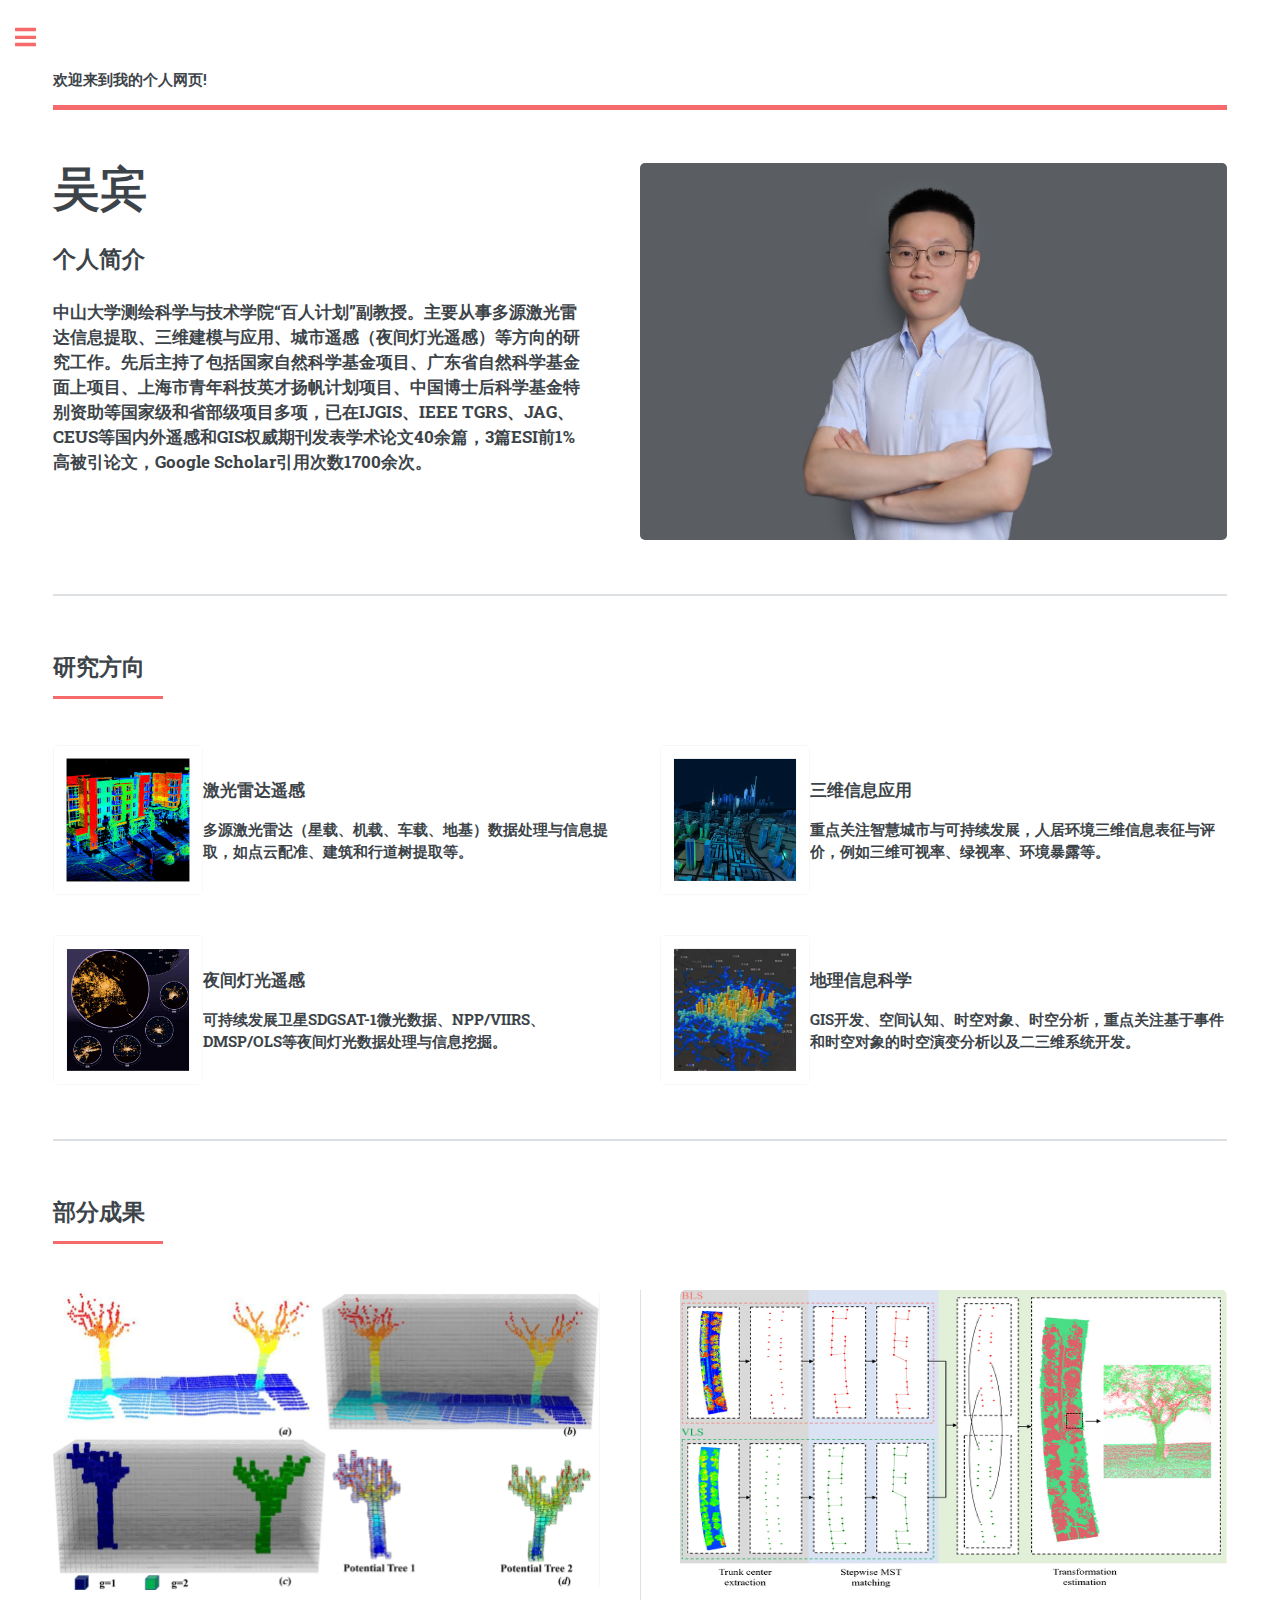
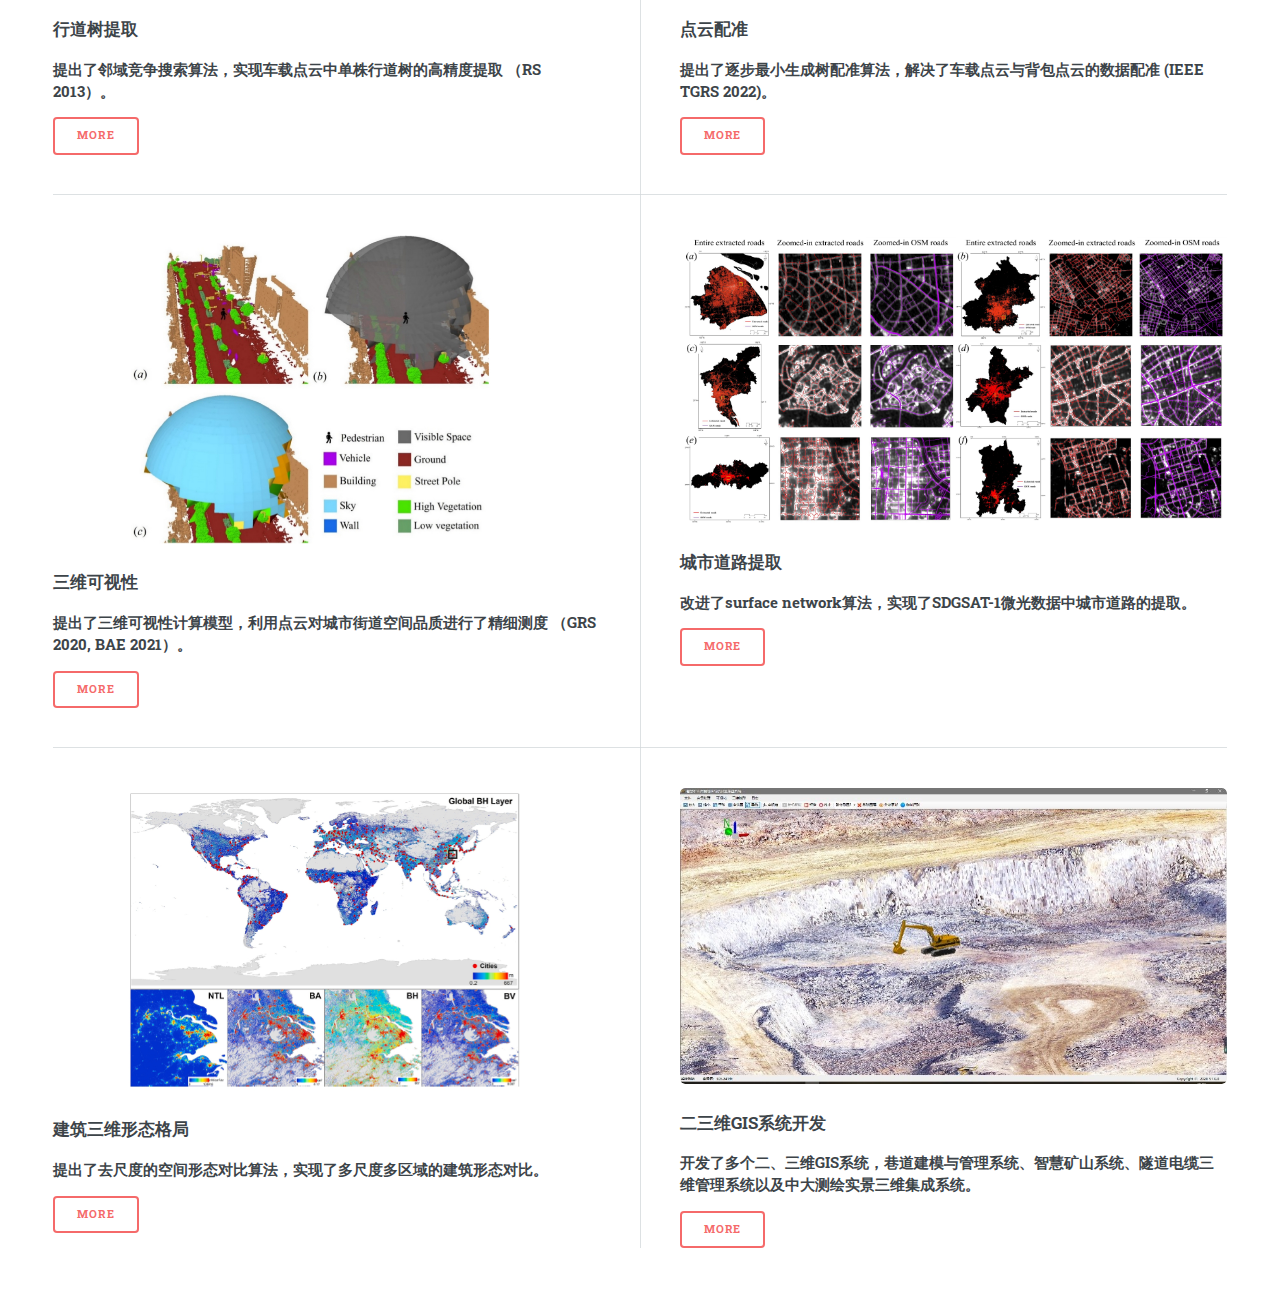
==== index.html @ 18bb431d "v2.1" ====
<!DOCTYPE HTML>
<html>
	<head>
		<title>Dr. Bin Wu @ SYSU</title>
		<meta charset="utf-8" />
		<meta name="viewport" content="width=device-width, initial-scale=1, user-scalable=no" />
		<script defer src="count.js"></script>
		<link rel="stylesheet" href="assets/css/main.css" />
	</head>
	<body class="is-preload">
		<!-- Wrapper -->
			<div id="wrapper">
				<!-- Main -->
					<div id="main">
						<div class="inner">

							<!-- Header -->
								<header id="header">
									<a href="index.html" class="logo"><strong>欢迎来到我的个人网页!</strong></a>
								</header>

							<!-- Banner -->
								<section id="banner">
									<div class="content">
										<header>
											<h1>吴宾<br/></h1>
											<h2>个人简介</h2>
										</header>
										<h3>    中山大学测绘科学与技术学院“百人计划”副教授。主要从事多源激光雷达信息提取、三维建模与应用、城市遥感（夜间灯光遥感）等方向的研究工作。先后主持了包括国家自然科学基金项目、广东省自然科学基金面上项目、上海市青年科技英才扬帆计划项目、中国博士后科学基金特别资助等国家级和省部级项目多项，已在IJGIS、IEEE TGRS、JAG、CEUS等国内外遥感和GIS权威期刊发表学术论文40余篇，3篇ESI前1%高被引论文，Google Scholar引用次数1700余次。</h3>
									</div>
									<span class="image object">
										<img src="images/pic_wubin.jpg" alt="" />
									</span>
								</section>

							<!-- Section -->
								<section>
									<header class="major">
										<h2>研究方向</h2>
									</header>
									<div class="features">
										<article>
											<span  class="image"><img src="images/icon01.jpg" height="150"  width="150" /></span>
											<div class="content">
												<h3>激光雷达遥感</h3>
												<h4>多源激光雷达（星载、机载、车载、地基）数据处理与信息提取，如点云配准、建筑和行道树提取等。</h4>
											</div>
										</article>
										<article>
											<span  class="image"><img src="images/icon02.jpg" height="150"  width="150" /></span>
											<div class="content">
												<h3>三维信息应用</h3>
												<h4>重点关注智慧城市与可持续发展，人居环境三维信息表征与评价，例如三维可视率、绿视率、环境暴露等。</h4>
											</div>
										</article>
										<article>
											<span  class="image"><img src="images/icon03.jpg" height="150"  width="150" /></span>
											<div class="content">
												<h3>夜间灯光遥感</h3>
												<h4>可持续发展卫星SDGSAT-1微光数据、NPP/VIIRS、DMSP/OLS等夜间灯光数据处理与信息挖掘。</h4>
											</div>
										</article>
										<article>
											<span  class="image"><img src="images/icon04.jpg" height="150"  width="150" /></span>
											<div class="content">
												<h3>地理信息科学</h3>
												<h4>GIS开发、空间认知、时空对象、时空分析，重点关注基于事件和时空对象的时空演变分析以及二三维系统开发。</h4>
											</div>
										</article>
									</div>
								</section>

							<!-- Section -->
								<section>
									<header class="major">
										<h2>部分成果</h2>
									</header>
									<div class="posts">
										<article>
											<a href="#" class="image"><img src="images/paper01.jpg" height="300" width="600" /></a>
											<h3>行道树提取</h3>
											<h4>提出了邻域竞争搜索算法，实现车载点云中单株行道树的高精度提取 （RS 2013）。</h4>
											<ul class="actions">
												<li><a href="https://www.mdpi.com/2072-4292/5/2/584" class="button">More</a></li>
											</ul>
										</article>
										<article>
											<a href="#" class="image"><img src="images/paper02.jpg" height="300"  width="600" /></a>
											<h3>点云配准</h3>
											<h4>提出了逐步最小生成树配准算法，解决了车载点云与背包点云的数据配准 (IEEE TGRS 2022)。</h4>
											<ul class="actions">
												<li><a href="https://ieeexplore.ieee.org/document/9970752" class="button">More</a></li>
											</ul>
										</article>
										<article>
											<a href="#" class="image"><img src="images/paper03.jpg" alt="" /></a>
											<h3>三维可视性</h3>
											<h4>提出了三维可视性计算模型，利用点云对城市街道空间品质进行了精细测度 （GRS 2020, BAE 2021）。</h4>
											<ul class="actions">
												<li><a href="https://doi.org/10.1016/j.buildenv.2021.108323" class="button">More</a></li>
											</ul>
										</article>
										<article>
											<a href="#" class="image"><img src="images/paper04.jpg" alt="" /></a>
											<h3>城市道路提取</h3>
											<h4>改进了surface network算法，实现了SDGSAT-1微光数据中城市道路的提取。</h4>
											<ul class="actions">
												<li><a href="#" class="button">More</a></li>
											</ul>
										</article>
										<article>
											<a href="#" class="image"><img src="images/paper05.jpg" alt="" /></a>
											<h3>建筑三维形态格局</h3>
											<h4>提出了去尺度的空间形态对比算法，实现了多尺度多区域的建筑形态对比。</h4>
											<ul class="actions">
												<li><a href="https://doi.org/10.1016/j.jag.2023.103495" class="button">More</a></li>
											</ul>
										</article>
										<article>
											<a href="#" class="image"><img src="images/paper06.jpg" alt="" /></a>
											<h3>二三维GIS系统开发</h3>
											<h4>开发了多个二、三维GIS系统，巷道建模与管理系统、智慧矿山系统、隧道电缆三维管理系统以及中大测绘实景三维集成系统。</h4>
											<ul class="actions">
												<li><a href="#" class="button">More</a></li>
											</ul>
										</article>
									</div>
								</section>

						</div>
					</div>

				<!-- Sidebar -->
					<div id="sidebar">
						<div class="inner">
							<!-- Menu -->
								<nav id="menu">
									<header class="major">
										<h2>网页导览</h2>
									</header>
									<ul>
										<h2><a href="index.html">个人主页</a></h2>
										<h2><a href="generic.html">学术论文</a></h2>
										<h2><a href="elements.html">教学服务</a></h2>
									</ul>
								</nav>

							<!-- Section -->
								<section>
									<header class="major">
										<h2>联系方式</h2>
									</header>
									<h3>欢迎对我研究方向感兴趣的老师与同学们与我取得联系。</h3>
									<ul class="contact">
										<li class="icon solid fa-envelope"><a href="#">wubin65@mail.sysu.edu.cn</a></li>
										<li class="icon solid fa-phone">暂不公布</li>
										<li class="icon solid fa-home">广东省珠海市唐家湾中山大学珠海校区瀚林三号E区测绘科学与技术学院</li>
									</ul>
								</section>

							<!-- Footer -->
								<footer id="footer"  class="major">
									
									<p class="copyright">&copy; 2024 Bin Wu. All rights reserved. 点击: <a href="https://sges.sysu.edu.cn/teacher/1186">我的官网</a>. </p>
								</footer>
						</div>
					</div>

			</div>

		<!-- Scripts -->
			<script src="assets/js/jquery.min.js"></script>
			<script src="assets/js/browser.min.js"></script>
			<script src="assets/js/breakpoints.min.js"></script>
			<script src="assets/js/util.js"></script>
			<script src="assets/js/main.js"></script>

	</body>
</html>
---- assets/css/main.css ----
@import url(fontawesome-all.min.css);
@import url("https://fonts.googleapis.com/css?family=Open+Sans:400,600,400italic,600italic|Roboto+Slab:400,700");
/*
	Editorial by HTML5 UP
	html5up.net | @ajlkn
	Free for personal and commercial use under the CCA 3.0 license (html5up.net/license)
*/
html, body, div, span, applet, object,
iframe, h1, h2, h3, h4, h5, h6, p, blockquote,
pre, a, abbr, acronym, address, big, cite,
code, del, dfn, em, img, ins, kbd, q, s, samp,
small, strike, strong, sub, sup, tt, var, b,
u, i, center, dl, dt, dd, ol, ul, li, fieldset,
form, label, legend, table, caption, tbody,
tfoot, thead, tr, th, td, article, aside,
canvas, details, embed, figure, figcaption,
footer, header, hgroup, menu, nav, output, ruby,
section, summary, time, mark, audio, video {
  margin: 0;
  padding: 0;
  border: 0;
  font-size: 100%;
  font: inherit;
  vertical-align: baseline; }

article, aside, details, figcaption, figure,
footer, header, hgroup, menu, nav, section {
  display: block; }

body {
  line-height: 1; }

ol, ul {
  list-style: none; }

blockquote, q {
  quotes: none; }
  blockquote:before, blockquote:after, q:before, q:after {
    content: '';
    content: none; }

table {
  border-collapse: collapse;
  border-spacing: 0; }

body {
  -webkit-text-size-adjust: none; }

mark {
  background-color: transparent;
  color: inherit; }

input::-moz-focus-inner {
  border: 0;
  padding: 0; }

input, select, textarea {
  -moz-appearance: none;
  -webkit-appearance: none;
  -ms-appearance: none;
  appearance: none; }

/* Basic */
@-ms-viewport {
  width: device-width; }

body {
  -ms-overflow-style: scrollbar; }

@media screen and (max-width: 480px) {
  html, body {
    min-width: 320px; } }

html {
  box-sizing: border-box; }

*, *:before, *:after {
  box-sizing: inherit; }

body {
  background: #ffffff; }
  body.is-preload *, body.is-preload *:before, body.is-preload *:after, body.is-resizing *, body.is-resizing *:before, body.is-resizing *:after {
    -moz-animation: none !important;
    -webkit-animation: none !important;
    -ms-animation: none !important;
    animation: none !important;
    -moz-transition: none !important;
    -webkit-transition: none !important;
    -ms-transition: none !important;
    transition: none !important; }

/* Type */
body, input, select, textarea {
  color: #7f888f;
  font-family: "Open Sans", sans-serif;
  font-size: 13pt;
  font-weight: 400;
  line-height: 1.65; }
  @media screen and (max-width: 1680px) {
    body, input, select, textarea {
      font-size: 11pt; } }
  @media screen and (max-width: 1280px) {
    body, input, select, textarea {
      font-size: 10pt; } }
  @media screen and (max-width: 360px) {
    body, input, select, textarea {
      font-size: 9pt; } }

a {
  -moz-transition: color 0.2s ease-in-out, border-bottom-color 0.2s ease-in-out;
  -webkit-transition: color 0.2s ease-in-out, border-bottom-color 0.2s ease-in-out;
  -ms-transition: color 0.2s ease-in-out, border-bottom-color 0.2s ease-in-out;
  transition: color 0.2s ease-in-out, border-bottom-color 0.2s ease-in-out;
  border-bottom: dotted 1px;
  color: #f56a6a;
  text-decoration: none; }
  a:hover {
    border-bottom-color: #f56a6a;
    color: #f56a6a !important; }
    a:hover strong {
      color: inherit; }

strong, b {
  color: #3d4449;
  font-weight: 600; }

em, i {
  font-style: italic; }

p {
  margin: 0 0 2em 0; }

h1, h2, h3, h4, h5, h6 {
  color: #3d4449;
  font-family: "Roboto Slab", serif;
  font-weight: 700;
  line-height: 1.5;
  margin: 0 0 1em 0; }
  h1 a, h2 a, h3 a, h4 a, h5 a, h6 a {
    color: inherit;
    text-decoration: none;
    border-bottom: 0; }

h1 {
  font-size: 4em;
  margin: 0 0 0.5em 0;
  line-height: 1.3; }

h2 {
  font-size: 1.75em; }

h3 {
  font-size: 1.25em; }

h4 {
  font-size: 1.1em; }

h5 {
  font-size: 0.9em; }

h6 {
  font-size: 0.7em; }

@media screen and (max-width: 1680px) {
  h1 {
    font-size: 3.5em; } }

@media screen and (max-width: 980px) {
  h1 {
    font-size: 3.25em; } }

@media screen and (max-width: 736px) {
  h1 {
    font-size: 2em;
    line-height: 1.4; }
  h2 {
    font-size: 1.5em; } }

sub {
  font-size: 0.8em;
  position: relative;
  top: 0.5em; }

sup {
  font-size: 0.8em;
  position: relative;
  top: -0.5em; }

blockquote {
  border-left: solid 3px rgba(210, 215, 217, 0.75);
  font-style: italic;
  margin: 0 0 2em 0;
  padding: 0.5em 0 0.5em 2em; }

code {
  background: rgba(230, 235, 237, 0.25);
  border-radius: 0.375em;
  border: solid 1px rgba(210, 215, 217, 0.75);
  font-family: "Courier New", monospace;
  font-size: 0.9em;
  margin: 0 0.25em;
  padding: 0.25em 0.65em; }

pre {
  -webkit-overflow-scrolling: touch;
  font-family: "Courier New", monospace;
  font-size: 0.9em;
  margin: 0 0 2em 0; }
  pre code {
    display: block;
    line-height: 1.75;
    padding: 1em 1.5em;
    overflow-x: auto; }

hr {
  border: 0;
  border-bottom: solid 1px rgba(210, 215, 217, 0.75);
  margin: 2em 0; }
  hr.major {
    margin: 3em 0; }

.align-left {
  text-align: left; }

.align-center {
  text-align: center; }

.align-right {
  text-align: right; }

/* Row */
.row {
  display: flex;
  flex-wrap: wrap;
  box-sizing: border-box;
  align-items: stretch; }
  .row > * {
    box-sizing: border-box; }
  .row.gtr-uniform > * > :last-child {
    margin-bottom: 0; }
  .row.aln-left {
    justify-content: flex-start; }
  .row.aln-center {
    justify-content: center; }
  .row.aln-right {
    justify-content: flex-end; }
  .row.aln-top {
    align-items: flex-start; }
  .row.aln-middle {
    align-items: center; }
  .row.aln-bottom {
    align-items: flex-end; }
  .row > .imp {
    order: -1; }
  .row > .col-1 {
    width: 8.33333%; }
  .row > .off-1 {
    margin-left: 8.33333%; }
  .row > .col-2 {
    width: 16.66667%; }
  .row > .off-2 {
    margin-left: 16.66667%; }
  .row > .col-3 {
    width: 25%; }
  .row > .off-3 {
    margin-left: 25%; }
  .row > .col-4 {
    width: 33.33333%; }
  .row > .off-4 {
    margin-left: 33.33333%; }
  .row > .col-5 {
    width: 41.66667%; }
  .row > .off-5 {
    margin-left: 41.66667%; }
  .row > .col-6 {
    width: 50%; }
  .row > .off-6 {
    margin-left: 50%; }
  .row > .col-7 {
    width: 58.33333%; }
  .row > .off-7 {
    margin-left: 58.33333%; }
  .row > .col-8 {
    width: 66.66667%; }
  .row > .off-8 {
    margin-left: 66.66667%; }
  .row > .col-9 {
    width: 75%; }
  .row > .off-9 {
    margin-left: 75%; }
  .row > .col-10 {
    width: 83.33333%; }
  .row > .off-10 {
    margin-left: 83.33333%; }
  .row > .col-11 {
    width: 91.66667%; }
  .row > .off-11 {
    margin-left: 91.66667%; }
  .row > .col-12 {
    width: 100%; }
  .row > .off-12 {
    margin-left: 100%; }
  .row.gtr-0 {
    margin-top: 0;
    margin-left: 0em; }
    .row.gtr-0 > * {
      padding: 0 0 0 0em; }
    .row.gtr-0.gtr-uniform {
      margin-top: 0em; }
      .row.gtr-0.gtr-uniform > * {
        padding-top: 0em; }
  .row.gtr-25 {
    margin-top: 0;
    margin-left: -0.375em; }
    .row.gtr-25 > * {
      padding: 0 0 0 0.375em; }
    .row.gtr-25.gtr-uniform {
      margin-top: -0.375em; }
      .row.gtr-25.gtr-uniform > * {
        padding-top: 0.375em; }
  .row.gtr-50 {
    margin-top: 0;
    margin-left: -0.75em; }
    .row.gtr-50 > * {
      padding: 0 0 0 0.75em; }
    .row.gtr-50.gtr-uniform {
      margin-top: -0.75em; }
      .row.gtr-50.gtr-uniform > * {
        padding-top: 0.75em; }
  .row {
    margin-top: 0;
    margin-left: -1.5em; }
    .row > * {
      padding: 0 0 0 1.5em; }
    .row.gtr-uniform {
      margin-top: -1.5em; }
      .row.gtr-uniform > * {
        padding-top: 1.5em; }
  .row.gtr-150 {
    margin-top: 0;
    margin-left: -2.25em; }
    .row.gtr-150 > * {
      padding: 0 0 0 2.25em; }
    .row.gtr-150.gtr-uniform {
      margin-top: -2.25em; }
      .row.gtr-150.gtr-uniform > * {
        padding-top: 2.25em; }
  .row.gtr-200 {
    margin-top: 0;
    margin-left: -3em; }
    .row.gtr-200 > * {
      padding: 0 0 0 3em; }
    .row.gtr-200.gtr-uniform {
      margin-top: -3em; }
      .row.gtr-200.gtr-uniform > * {
        padding-top: 3em; }
  @media screen and (max-width: 1680px) {
    .row {
      display: flex;
      flex-wrap: wrap;
      box-sizing: border-box;
      align-items: stretch; }
      .row > * {
        box-sizing: border-box; }
      .row.gtr-uniform > * > :last-child {
        margin-bottom: 0; }
      .row.aln-left {
        justify-content: flex-start; }
      .row.aln-center {
        justify-content: center; }
      .row.aln-right {
        justify-content: flex-end; }
      .row.aln-top {
        align-items: flex-start; }
      .row.aln-middle {
        align-items: center; }
      .row.aln-bottom {
        align-items: flex-end; }
      .row > .imp-xlarge {
        order: -1; }
      .row > .col-1-xlarge {
        width: 8.33333%; }
      .row > .off-1-xlarge {
        margin-left: 8.33333%; }
      .row > .col-2-xlarge {
        width: 16.66667%; }
      .row > .off-2-xlarge {
        margin-left: 16.66667%; }
      .row > .col-3-xlarge {
        width: 25%; }
      .row > .off-3-xlarge {
        margin-left: 25%; }
      .row > .col-4-xlarge {
        width: 33.33333%; }
      .row > .off-4-xlarge {
        margin-left: 33.33333%; }
      .row > .col-5-xlarge {
        width: 41.66667%; }
      .row > .off-5-xlarge {
        margin-left: 41.66667%; }
      .row > .col-6-xlarge {
        width: 50%; }
      .row > .off-6-xlarge {
        margin-left: 50%; }
      .row > .col-7-xlarge {
        width: 58.33333%; }
      .row > .off-7-xlarge {
        margin-left: 58.33333%; }
      .row > .col-8-xlarge {
        width: 66.66667%; }
      .row > .off-8-xlarge {
        margin-left: 66.66667%; }
      .row > .col-9-xlarge {
        width: 75%; }
      .row > .off-9-xlarge {
        margin-left: 75%; }
      .row > .col-10-xlarge {
        width: 83.33333%; }
      .row > .off-10-xlarge {
        margin-left: 83.33333%; }
      .row > .col-11-xlarge {
        width: 91.66667%; }
      .row > .off-11-xlarge {
        margin-left: 91.66667%; }
      .row > .col-12-xlarge {
        width: 100%; }
      .row > .off-12-xlarge {
        margin-left: 100%; }
      .row.gtr-0 {
        margin-top: 0;
        margin-left: 0em; }
        .row.gtr-0 > * {
          padding: 0 0 0 0em; }
        .row.gtr-0.gtr-uniform {
          margin-top: 0em; }
          .row.gtr-0.gtr-uniform > * {
            padding-top: 0em; }
      .row.gtr-25 {
        margin-top: 0;
        margin-left: -0.375em; }
        .row.gtr-25 > * {
          padding: 0 0 0 0.375em; }
        .row.gtr-25.gtr-uniform {
          margin-top: -0.375em; }
          .row.gtr-25.gtr-uniform > * {
            padding-top: 0.375em; }
      .row.gtr-50 {
        margin-top: 0;
        margin-left: -0.75em; }
        .row.gtr-50 > * {
          padding: 0 0 0 0.75em; }
        .row.gtr-50.gtr-uniform {
          margin-top: -0.75em; }
          .row.gtr-50.gtr-uniform > * {
            padding-top: 0.75em; }
      .row {
        margin-top: 0;
        margin-left: -1.5em; }
        .row > * {
          padding: 0 0 0 1.5em; }
        .row.gtr-uniform {
          margin-top: -1.5em; }
          .row.gtr-uniform > * {
            padding-top: 1.5em; }
      .row.gtr-150 {
        margin-top: 0;
        margin-left: -2.25em; }
        .row.gtr-150 > * {
          padding: 0 0 0 2.25em; }
        .row.gtr-150.gtr-uniform {
          margin-top: -2.25em; }
          .row.gtr-150.gtr-uniform > * {
            padding-top: 2.25em; }
      .row.gtr-200 {
        margin-top: 0;
        margin-left: -3em; }
        .row.gtr-200 > * {
          padding: 0 0 0 3em; }
        .row.gtr-200.gtr-uniform {
          margin-top: -3em; }
          .row.gtr-200.gtr-uniform > * {
            padding-top: 3em; } }
  @media screen and (max-width: 1280px) {
    .row {
      display: flex;
      flex-wrap: wrap;
      box-sizing: border-box;
      align-items: stretch; }
      .row > * {
        box-sizing: border-box; }
      .row.gtr-uniform > * > :last-child {
        margin-bottom: 0; }
      .row.aln-left {
        justify-content: flex-start; }
      .row.aln-center {
        justify-content: center; }
      .row.aln-right {
        justify-content: flex-end; }
      .row.aln-top {
        align-items: flex-start; }
      .row.aln-middle {
        align-items: center; }
      .row.aln-bottom {
        align-items: flex-end; }
      .row > .imp-large {
        order: -1; }
      .row > .col-1-large {
        width: 8.33333%; }
      .row > .off-1-large {
        margin-left: 8.33333%; }
      .row > .col-2-large {
        width: 16.66667%; }
      .row > .off-2-large {
        margin-left: 16.66667%; }
      .row > .col-3-large {
        width: 25%; }
      .row > .off-3-large {
        margin-left: 25%; }
      .row > .col-4-large {
        width: 33.33333%; }
      .row > .off-4-large {
        margin-left: 33.33333%; }
      .row > .col-5-large {
        width: 41.66667%; }
      .row > .off-5-large {
        margin-left: 41.66667%; }
      .row > .col-6-large {
        width: 50%; }
      .row > .off-6-large {
        margin-left: 50%; }
      .row > .col-7-large {
        width: 58.33333%; }
      .row > .off-7-large {
        margin-left: 58.33333%; }
      .row > .col-8-large {
        width: 66.66667%; }
      .row > .off-8-large {
        margin-left: 66.66667%; }
      .row > .col-9-large {
        width: 75%; }
      .row > .off-9-large {
        margin-left: 75%; }
      .row > .col-10-large {
        width: 83.33333%; }
      .row > .off-10-large {
        margin-left: 83.33333%; }
      .row > .col-11-large {
        width: 91.66667%; }
      .row > .off-11-large {
        margin-left: 91.66667%; }
      .row > .col-12-large {
        width: 100%; }
      .row > .off-12-large {
        margin-left: 100%; }
      .row.gtr-0 {
        margin-top: 0;
        margin-left: 0em; }
        .row.gtr-0 > * {
          padding: 0 0 0 0em; }
        .row.gtr-0.gtr-uniform {
          margin-top: 0em; }
          .row.gtr-0.gtr-uniform > * {
            padding-top: 0em; }
      .row.gtr-25 {
        margin-top: 0;
        margin-left: -0.375em; }
        .row.gtr-25 > * {
          padding: 0 0 0 0.375em; }
        .row.gtr-25.gtr-uniform {
          margin-top: -0.375em; }
          .row.gtr-25.gtr-uniform > * {
            padding-top: 0.375em; }
      .row.gtr-50 {
        margin-top: 0;
        margin-left: -0.75em; }
        .row.gtr-50 > * {
          padding: 0 0 0 0.75em; }
        .row.gtr-50.gtr-uniform {
          margin-top: -0.75em; }
          .row.gtr-50.gtr-uniform > * {
            padding-top: 0.75em; }
      .row {
        margin-top: 0;
        margin-left: -1.5em; }
        .row > * {
          padding: 0 0 0 1.5em; }
        .row.gtr-uniform {
          margin-top: -1.5em; }
          .row.gtr-uniform > * {
            padding-top: 1.5em; }
      .row.gtr-150 {
        margin-top: 0;
        margin-left: -2.25em; }
        .row.gtr-150 > * {
          padding: 0 0 0 2.25em; }
        .row.gtr-150.gtr-uniform {
          margin-top: -2.25em; }
          .row.gtr-150.gtr-uniform > * {
            padding-top: 2.25em; }
      .row.gtr-200 {
        margin-top: 0;
        margin-left: -3em; }
        .row.gtr-200 > * {
          padding: 0 0 0 3em; }
        .row.gtr-200.gtr-uniform {
          margin-top: -3em; }
          .row.gtr-200.gtr-uniform > * {
            padding-top: 3em; } }
  @media screen and (max-width: 980px) {
    .row {
      display: flex;
      flex-wrap: wrap;
      box-sizing: border-box;
      align-items: stretch; }
      .row > * {
        box-sizing: border-box; }
      .row.gtr-uniform > * > :last-child {
        margin-bottom: 0; }
      .row.aln-left {
        justify-content: flex-start; }
      .row.aln-center {
        justify-content: center; }
      .row.aln-right {
        justify-content: flex-end; }
      .row.aln-top {
        align-items: flex-start; }
      .row.aln-middle {
        align-items: center; }
      .row.aln-bottom {
        align-items: flex-end; }
      .row > .imp-medium {
        order: -1; }
      .row > .col-1-medium {
        width: 8.33333%; }
      .row > .off-1-medium {
        margin-left: 8.33333%; }
      .row > .col-2-medium {
        width: 16.66667%; }
      .row > .off-2-medium {
        margin-left: 16.66667%; }
      .row > .col-3-medium {
        width: 25%; }
      .row > .off-3-medium {
        margin-left: 25%; }
      .row > .col-4-medium {
        width: 33.33333%; }
      .row > .off-4-medium {
        margin-left: 33.33333%; }
      .row > .col-5-medium {
        width: 41.66667%; }
      .row > .off-5-medium {
        margin-left: 41.66667%; }
      .row > .col-6-medium {
        width: 50%; }
      .row > .off-6-medium {
        margin-left: 50%; }
      .row > .col-7-medium {
        width: 58.33333%; }
      .row > .off-7-medium {
        margin-left: 58.33333%; }
      .row > .col-8-medium {
        width: 66.66667%; }
      .row > .off-8-medium {
        margin-left: 66.66667%; }
      .row > .col-9-medium {
        width: 75%; }
      .row > .off-9-medium {
        margin-left: 75%; }
      .row > .col-10-medium {
        width: 83.33333%; }
      .row > .off-10-medium {
        margin-left: 83.33333%; }
      .row > .col-11-medium {
        width: 91.66667%; }
      .row > .off-11-medium {
        margin-left: 91.66667%; }
      .row > .col-12-medium {
        width: 100%; }
      .row > .off-12-medium {
        margin-left: 100%; }
      .row.gtr-0 {
        margin-top: 0;
        margin-left: 0em; }
        .row.gtr-0 > * {
          padding: 0 0 0 0em; }
        .row.gtr-0.gtr-uniform {
          margin-top: 0em; }
          .row.gtr-0.gtr-uniform > * {
            padding-top: 0em; }
      .row.gtr-25 {
        margin-top: 0;
        margin-left: -0.375em; }
        .row.gtr-25 > * {
          padding: 0 0 0 0.375em; }
        .row.gtr-25.gtr-uniform {
          margin-top: -0.375em; }
          .row.gtr-25.gtr-uniform > * {
            padding-top: 0.375em; }
      .row.gtr-50 {
        margin-top: 0;
        margin-left: -0.75em; }
        .row.gtr-50 > * {
          padding: 0 0 0 0.75em; }
        .row.gtr-50.gtr-uniform {
          margin-top: -0.75em; }
          .row.gtr-50.gtr-uniform > * {
            padding-top: 0.75em; }
      .row {
        margin-top: 0;
        margin-left: -1.5em; }
        .row > * {
          padding: 0 0 0 1.5em; }
        .row.gtr-uniform {
          margin-top: -1.5em; }
          .row.gtr-uniform > * {
            padding-top: 1.5em; }
      .row.gtr-150 {
        margin-top: 0;
        margin-left: -2.25em; }
        .row.gtr-150 > * {
          padding: 0 0 0 2.25em; }
        .row.gtr-150.gtr-uniform {
          margin-top: -2.25em; }
          .row.gtr-150.gtr-uniform > * {
            padding-top: 2.25em; }
      .row.gtr-200 {
        margin-top: 0;
        margin-left: -3em; }
        .row.gtr-200 > * {
          padding: 0 0 0 3em; }
        .row.gtr-200.gtr-uniform {
          margin-top: -3em; }
          .row.gtr-200.gtr-uniform > * {
            padding-top: 3em; } }
  @media screen and (max-width: 736px) {
    .row {
      display: flex;
      flex-wrap: wrap;
      box-sizing: border-box;
      align-items: stretch; }
      .row > * {
        box-sizing: border-box; }
      .row.gtr-uniform > * > :last-child {
        margin-bottom: 0; }
      .row.aln-left {
        justify-content: flex-start; }
      .row.aln-center {
        justify-content: center; }
      .row.aln-right {
        justify-content: flex-end; }
      .row.aln-top {
        align-items: flex-start; }
      .row.aln-middle {
        align-items: center; }
      .row.aln-bottom {
        align-items: flex-end; }
      .row > .imp-small {
        order: -1; }
      .row > .col-1-small {
        width: 8.33333%; }
      .row > .off-1-small {
        margin-left: 8.33333%; }
      .row > .col-2-small {
        width: 16.66667%; }
      .row > .off-2-small {
        margin-left: 16.66667%; }
      .row > .col-3-small {
        width: 25%; }
      .row > .off-3-small {
        margin-left: 25%; }
      .row > .col-4-small {
        width: 33.33333%; }
      .row > .off-4-small {
        margin-left: 33.33333%; }
      .row > .col-5-small {
        width: 41.66667%; }
      .row > .off-5-small {
        margin-left: 41.66667%; }
      .row > .col-6-small {
        width: 50%; }
      .row > .off-6-small {
        margin-left: 50%; }
      .row > .col-7-small {
        width: 58.33333%; }
      .row > .off-7-small {
        margin-left: 58.33333%; }
      .row > .col-8-small {
        width: 66.66667%; }
      .row > .off-8-small {
        margin-left: 66.66667%; }
      .row > .col-9-small {
        width: 75%; }
      .row > .off-9-small {
        margin-left: 75%; }
      .row > .col-10-small {
        width: 83.33333%; }
      .row > .off-10-small {
        margin-left: 83.33333%; }
      .row > .col-11-small {
        width: 91.66667%; }
      .row > .off-11-small {
        margin-left: 91.66667%; }
      .row > .col-12-small {
        width: 100%; }
      .row > .off-12-small {
        margin-left: 100%; }
      .row.gtr-0 {
        margin-top: 0;
        margin-left: 0em; }
        .row.gtr-0 > * {
          padding: 0 0 0 0em; }
        .row.gtr-0.gtr-uniform {
          margin-top: 0em; }
          .row.gtr-0.gtr-uniform > * {
            padding-top: 0em; }
      .row.gtr-25 {
        margin-top: 0;
        margin-left: -0.375em; }
        .row.gtr-25 > * {
          padding: 0 0 0 0.375em; }
        .row.gtr-25.gtr-uniform {
          margin-top: -0.375em; }
          .row.gtr-25.gtr-uniform > * {
            padding-top: 0.375em; }
      .row.gtr-50 {
        margin-top: 0;
        margin-left: -0.75em; }
        .row.gtr-50 > * {
          padding: 0 0 0 0.75em; }
        .row.gtr-50.gtr-uniform {
          margin-top: -0.75em; }
          .row.gtr-50.gtr-uniform > * {
            padding-top: 0.75em; }
      .row {
        margin-top: 0;
        margin-left: -1.5em; }
        .row > * {
          padding: 0 0 0 1.5em; }
        .row.gtr-uniform {
          margin-top: -1.5em; }
          .row.gtr-uniform > * {
            padding-top: 1.5em; }
      .row.gtr-150 {
        margin-top: 0;
        margin-left: -2.25em; }
        .row.gtr-150 > * {
          padding: 0 0 0 2.25em; }
        .row.gtr-150.gtr-uniform {
          margin-top: -2.25em; }
          .row.gtr-150.gtr-uniform > * {
            padding-top: 2.25em; }
      .row.gtr-200 {
        margin-top: 0;
        margin-left: -3em; }
        .row.gtr-200 > * {
          padding: 0 0 0 3em; }
        .row.gtr-200.gtr-uniform {
          margin-top: -3em; }
          .row.gtr-200.gtr-uniform > * {
            padding-top: 3em; } }
  @media screen and (max-width: 480px) {
    .row {
      display: flex;
      flex-wrap: wrap;
      box-sizing: border-box;
      align-items: stretch; }
      .row > * {
        box-sizing: border-box; }
      .row.gtr-uniform > * > :last-child {
        margin-bottom: 0; }
      .row.aln-left {
        justify-content: flex-start; }
      .row.aln-center {
        justify-content: center; }
      .row.aln-right {
        justify-content: flex-end; }
      .row.aln-top {
        align-items: flex-start; }
      .row.aln-middle {
        align-items: center; }
      .row.aln-bottom {
        align-items: flex-end; }
      .row > .imp-xsmall {
        order: -1; }
      .row > .col-1-xsmall {
        width: 8.33333%; }
      .row > .off-1-xsmall {
        margin-left: 8.33333%; }
      .row > .col-2-xsmall {
        width: 16.66667%; }
      .row > .off-2-xsmall {
        margin-left: 16.66667%; }
      .row > .col-3-xsmall {
        width: 25%; }
      .row > .off-3-xsmall {
        margin-left: 25%; }
      .row > .col-4-xsmall {
        width: 33.33333%; }
      .row > .off-4-xsmall {
        margin-left: 33.33333%; }
      .row > .col-5-xsmall {
        width: 41.66667%; }
      .row > .off-5-xsmall {
        margin-left: 41.66667%; }
      .row > .col-6-xsmall {
        width: 50%; }
      .row > .off-6-xsmall {
        margin-left: 50%; }
      .row > .col-7-xsmall {
        width: 58.33333%; }
      .row > .off-7-xsmall {
        margin-left: 58.33333%; }
      .row > .col-8-xsmall {
        width: 66.66667%; }
      .row > .off-8-xsmall {
        margin-left: 66.66667%; }
      .row > .col-9-xsmall {
        width: 75%; }
      .row > .off-9-xsmall {
        margin-left: 75%; }
      .row > .col-10-xsmall {
        width: 83.33333%; }
      .row > .off-10-xsmall {
        margin-left: 83.33333%; }
      .row > .col-11-xsmall {
        width: 91.66667%; }
      .row > .off-11-xsmall {
        margin-left: 91.66667%; }
      .row > .col-12-xsmall {
        width: 100%; }
      .row > .off-12-xsmall {
        margin-left: 100%; }
      .row.gtr-0 {
        margin-top: 0;
        margin-left: 0em; }
        .row.gtr-0 > * {
          padding: 0 0 0 0em; }
        .row.gtr-0.gtr-uniform {
          margin-top: 0em; }
          .row.gtr-0.gtr-uniform > * {
            padding-top: 0em; }
      .row.gtr-25 {
        margin-top: 0;
        margin-left: -0.375em; }
        .row.gtr-25 > * {
          padding: 0 0 0 0.375em; }
        .row.gtr-25.gtr-uniform {
          margin-top: -0.375em; }
          .row.gtr-25.gtr-uniform > * {
            padding-top: 0.375em; }
      .row.gtr-50 {
        margin-top: 0;
        margin-left: -0.75em; }
        .row.gtr-50 > * {
          padding: 0 0 0 0.75em; }
        .row.gtr-50.gtr-uniform {
          margin-top: -0.75em; }
          .row.gtr-50.gtr-uniform > * {
            padding-top: 0.75em; }
      .row {
        margin-top: 0;
        margin-left: -1.5em; }
        .row > * {
          padding: 0 0 0 1.5em; }
        .row.gtr-uniform {
          margin-top: -1.5em; }
          .row.gtr-uniform > * {
            padding-top: 1.5em; }
      .row.gtr-150 {
        margin-top: 0;
        margin-left: -2.25em; }
        .row.gtr-150 > * {
          padding: 0 0 0 2.25em; }
        .row.gtr-150.gtr-uniform {
          margin-top: -2.25em; }
          .row.gtr-150.gtr-uniform > * {
            padding-top: 2.25em; }
      .row.gtr-200 {
        margin-top: 0;
        margin-left: -3em; }
        .row.gtr-200 > * {
          padding: 0 0 0 3em; }
        .row.gtr-200.gtr-uniform {
          margin-top: -3em; }
          .row.gtr-200.gtr-uniform > * {
            padding-top: 3em; } }

/* Section/Article */
section.special, article.special {
  text-align: center; }

header p {
  font-family: "Roboto Slab", serif;
  font-size: 1em;
  font-weight: 400;
  letter-spacing: 0.075em;
  margin-top: -0.5em;
  text-transform: uppercase; }

header.major > :last-child {
  border-bottom: solid 3px #f56a6a;
  display: inline-block;
  margin: 0 0 2em 0;
  padding: 0 0.75em 0.5em 0; }

header.main > :last-child {
  margin: 0 0 1em 0; }

/* Form */
form {
  margin: 0 0 2em 0; }

label {
  color: #3d4449;
  display: block;
  font-size: 0.9em;
  font-weight: 600;
  margin: 0 0 1em 0; }

input[type="text"],
input[type="password"],
input[type="email"],
input[type="tel"],
input[type="search"],
input[type="url"],
select,
textarea {
  -moz-appearance: none;
  -webkit-appearance: none;
  -ms-appearance: none;
  appearance: none;
  background: #ffffff;
  border-radius: 0.375em;
  border: none;
  border: solid 1px rgba(210, 215, 217, 0.75);
  color: inherit;
  display: block;
  outline: 0;
  padding: 0 1em;
  text-decoration: none;
  width: 100%; }
  input[type="text"]:invalid,
  input[type="password"]:invalid,
  input[type="email"]:invalid,
  input[type="tel"]:invalid,
  input[type="search"]:invalid,
  input[type="url"]:invalid,
  select:invalid,
  textarea:invalid {
    box-shadow: none; }
  input[type="text"]:focus,
  input[type="password"]:focus,
  input[type="email"]:focus,
  input[type="tel"]:focus,
  input[type="search"]:focus,
  input[type="url"]:focus,
  select:focus,
  textarea:focus {
    border-color: #f56a6a;
    box-shadow: 0 0 0 1px #f56a6a; }

select {
  background-image: url("data:image/svg+xml;charset=utf8,%3Csvg xmlns='http://www.w3.org/2000/svg' width='40' height='40' preserveAspectRatio='none' viewBox='0 0 40 40'%3E%3Cpath d='M9.4,12.3l10.4,10.4l10.4-10.4c0.2-0.2,0.5-0.4,0.9-0.4c0.3,0,0.6,0.1,0.9,0.4l3.3,3.3c0.2,0.2,0.4,0.5,0.4,0.9 c0,0.4-0.1,0.6-0.4,0.9L20.7,31.9c-0.2,0.2-0.5,0.4-0.9,0.4c-0.3,0-0.6-0.1-0.9-0.4L4.3,17.3c-0.2-0.2-0.4-0.5-0.4-0.9 c0-0.4,0.1-0.6,0.4-0.9l3.3-3.3c0.2-0.2,0.5-0.4,0.9-0.4S9.1,12.1,9.4,12.3z' fill='rgba(210, 215, 217, 0.75)' /%3E%3C/svg%3E");
  background-size: 1.25em;
  background-repeat: no-repeat;
  background-position: calc(100% - 1em) center;
  height: 2.75em;
  padding-right: 2.75em;
  text-overflow: ellipsis; }
  select option {
    color: #3d4449;
    background: #ffffff; }
  select:focus::-ms-value {
    background-color: transparent; }
  select::-ms-expand {
    display: none; }

input[type="text"],
input[type="password"],
input[type="email"],
input[type="tel"],
input[type="search"],
input[type="url"],
select {
  height: 2.75em; }

textarea {
  padding: 0.75em 1em; }

input[type="checkbox"],
input[type="radio"] {
  -moz-appearance: none;
  -webkit-appearance: none;
  -ms-appearance: none;
  appearance: none;
  display: block;
  float: left;
  margin-right: -2em;
  opacity: 0;
  width: 1em;
  z-index: -1; }
  input[type="checkbox"] + label,
  input[type="radio"] + label {
    text-decoration: none;
    color: #7f888f;
    cursor: pointer;
    display: inline-block;
    font-size: 1em;
    font-weight: 400;
    padding-left: 2.4em;
    padding-right: 0.75em;
    position: relative; }
    input[type="checkbox"] + label:before,
    input[type="radio"] + label:before {
      -moz-osx-font-smoothing: grayscale;
      -webkit-font-smoothing: antialiased;
      display: inline-block;
      font-style: normal;
      font-variant: normal;
      text-rendering: auto;
      line-height: 1;
      text-transform: none !important;
      font-family: 'Font Awesome 5 Free';
      font-weight: 900; }
    input[type="checkbox"] + label:before,
    input[type="radio"] + label:before {
      background: #ffffff;
      border-radius: 0.375em;
      border: solid 1px rgba(210, 215, 217, 0.75);
      content: '';
      display: inline-block;
      font-size: 0.8em;
      height: 2.0625em;
      left: 0;
      line-height: 2.0625em;
      position: absolute;
      text-align: center;
      top: 0;
      width: 2.0625em; }
  input[type="checkbox"]:checked + label:before,
  input[type="radio"]:checked + label:before {
    background: #3d4449;
    border-color: #3d4449;
    color: #ffffff;
    content: '\f00c'; }
  input[type="checkbox"]:focus + label:before,
  input[type="radio"]:focus + label:before {
    border-color: #f56a6a;
    box-shadow: 0 0 0 1px #f56a6a; }

input[type="checkbox"] + label:before {
  border-radius: 0.375em; }

input[type="radio"] + label:before {
  border-radius: 100%; }

::-webkit-input-placeholder {
  color: #9fa3a6 !important;
  opacity: 1.0; }

:-moz-placeholder {
  color: #9fa3a6 !important;
  opacity: 1.0; }

::-moz-placeholder {
  color: #9fa3a6 !important;
  opacity: 1.0; }

:-ms-input-placeholder {
  color: #9fa3a6 !important;
  opacity: 1.0; }

/* Box */
.box {
  border-radius: 0.375em;
  border: solid 1px rgba(210, 215, 217, 0.75);
  margin-bottom: 2em;
  padding: 1.5em; }
  .box > :last-child,
  .box > :last-child > :last-child,
  .box > :last-child > :last-child > :last-child {
    margin-bottom: 0; }
  .box.alt {
    border: 0;
    border-radius: 0;
    padding: 0; }

/* Icon */
.icon {
  text-decoration: none;
  border-bottom: none;
  position: relative; }
  .icon:before {
    -moz-osx-font-smoothing: grayscale;
    -webkit-font-smoothing: antialiased;
    display: inline-block;
    font-style: normal;
    font-variant: normal;
    text-rendering: auto;
    line-height: 1;
    text-transform: none !important;
    font-family: 'Font Awesome 5 Free';
    font-weight: 400; }
  .icon > .label {
    display: none; }
  .icon:before {
    line-height: inherit; }
  .icon.solid:before {
    font-weight: 900; }
  .icon.brands:before {
    font-family: 'Font Awesome 5 Brands'; }

/* Image */
.image {
  border-radius: 0.375em;
  border: 0;
  display: inline-block;
  position: relative; }
  .image img {
    border-radius: 0.375em;
    display: block; }
  .image.left, .image.right {
    max-width: 40%; }
    .image.left img, .image.right img {
      width: 100%; }
  .image.left {
    float: left;
    padding: 0 1.5em 1em 0;
    top: 0.25em; }
  .image.right {
    float: right;
    padding: 0 0 1em 1.5em;
    top: 0.25em; }
  .image.fit {
    display: block;
    margin: 0 0 2em 0;
    width: 100%; }
    .image.fit img {
      width: 100%; }
  .image.main {
    display: block;
    margin: 0 0 3em 0;
    width: 100%; }
    .image.main img {
      width: 100%; }

a.image {
  overflow: hidden; }
  a.image img {
    -moz-transition: -moz-transform 0.2s ease;
    -webkit-transition: -webkit-transform 0.2s ease;
    -ms-transition: -ms-transform 0.2s ease;
    transition: transform 0.2s ease; }
  a.image:hover img {
    -moz-transform: scale(1.075);
    -webkit-transform: scale(1.075);
    -ms-transform: scale(1.075);
    transform: scale(1.075); }

/* List */
ol {
  list-style: decimal;
  margin: 0 0 2em 0;
  padding-left: 1.25em; }
  ol li {
    padding-left: 0.25em; }

ul {
  list-style: disc;
  margin: 0 0 2em 0;
  padding-left: 1em; }
  ul li {
    padding-left: 0.5em; }
  ul.alt {
    list-style: none;
    padding-left: 0; }
    ul.alt li {
      border-top: solid 1px rgba(210, 215, 217, 0.75);
      padding: 0.5em 0; }
      ul.alt li:first-child {
        border-top: 0;
        padding-top: 0; }

dl {
  margin: 0 0 2em 0; }
  dl dt {
    display: block;
    font-weight: 600;
    margin: 0 0 1em 0; }
  dl dd {
    margin-left: 2em; }

/* Actions */
ul.actions {
  display: -moz-flex;
  display: -webkit-flex;
  display: -ms-flex;
  display: flex;
  cursor: default;
  list-style: none;
  margin-left: -1em;
  padding-left: 0; }
  ul.actions li {
    padding: 0 0 0 1em;
    vertical-align: middle; }
  ul.actions.special {
    -moz-justify-content: center;
    -webkit-justify-content: center;
    -ms-justify-content: center;
    justify-content: center;
    width: 100%;
    margin-left: 0; }
    ul.actions.special li:first-child {
      padding-left: 0; }
  ul.actions.stacked {
    -moz-flex-direction: column;
    -webkit-flex-direction: column;
    -ms-flex-direction: column;
    flex-direction: column;
    margin-left: 0; }
    ul.actions.stacked li {
      padding: 1.3em 0 0 0; }
      ul.actions.stacked li:first-child {
        padding-top: 0; }
  ul.actions.fit {
    width: calc(100% + 1em); }
    ul.actions.fit li {
      -moz-flex-grow: 1;
      -webkit-flex-grow: 1;
      -ms-flex-grow: 1;
      flex-grow: 1;
      -moz-flex-shrink: 1;
      -webkit-flex-shrink: 1;
      -ms-flex-shrink: 1;
      flex-shrink: 1;
      width: 100%; }
      ul.actions.fit li > * {
        width: 100%; }
    ul.actions.fit.stacked {
      width: 100%; }

/* Icons */
ul.icons {
  cursor: default;
  list-style: none;
  padding-left: 0; }
  ul.icons li {
    display: inline-block;
    padding: 0 1em 0 0; }
    ul.icons li:last-child {
      padding-right: 0; }
    ul.icons li .icon {
      color: inherit; }
      ul.icons li .icon:before {
        font-size: 1.25em; }

/* Contact */
ul.contact {
  list-style: none;
  padding: 0; }
  ul.contact li {
    text-decoration: none;
    border-top: solid 1px rgba(210, 215, 217, 0.75);
    margin: 1.5em 0 0 0;
    padding: 1.5em 0 0 3em;
    position: relative; }
    ul.contact li:before {
      -moz-osx-font-smoothing: grayscale;
      -webkit-font-smoothing: antialiased;
      display: inline-block;
      font-style: normal;
      font-variant: normal;
      text-rendering: auto;
      line-height: 1;
      text-transform: none !important;
      font-family: 'Font Awesome 5 Free';
      font-weight: 400; }
    ul.contact li:before {
      color: #f56a6a;
      display: inline-block;
      font-size: 1.5em;
      height: 1.125em;
      left: 0;
      line-height: 1.125em;
      position: absolute;
      text-align: center;
      top: 1em;
      width: 1.5em; }
    ul.contact li:first-child {
      border-top: 0;
      margin-top: 0;
      padding-top: 0; }
      ul.contact li:first-child:before {
        top: 0; }
    ul.contact li a {
      color: inherit; }

/* Pagination */
ul.pagination {
  cursor: default;
  list-style: none;
  padding-left: 0; }
  ul.pagination li {
    display: inline-block;
    padding-left: 0;
    vertical-align: middle; }
    ul.pagination li > .page {
      -moz-transition: background-color 0.2s ease-in-out, color 0.2s ease-in-out;
      -webkit-transition: background-color 0.2s ease-in-out, color 0.2s ease-in-out;
      -ms-transition: background-color 0.2s ease-in-out, color 0.2s ease-in-out;
      transition: background-color 0.2s ease-in-out, color 0.2s ease-in-out;
      border-bottom: 0;
      border-radius: 0.375em;
      display: inline-block;
      font-size: 0.8em;
      font-weight: 600;
      height: 2em;
      line-height: 2em;
      margin: 0 0.125em;
      min-width: 2em;
      padding: 0 0.5em;
      text-align: center; }
      ul.pagination li > .page.active {
        background-color: #f56a6a;
        color: #ffffff !important; }
        ul.pagination li > .page.active:hover {
          background-color: #f67878; }
        ul.pagination li > .page.active:active {
          background-color: #f45c5c; }
    ul.pagination li:first-child {
      padding-right: 0.75em; }
    ul.pagination li:last-child {
      padding-left: 0.75em; }
  @media screen and (max-width: 480px) {
    ul.pagination li:nth-child(n+2):nth-last-child(n+2) {
      display: none; }
    ul.pagination li:first-child {
      padding-right: 0; } }

/* Table */
.table-wrapper {
  -webkit-overflow-scrolling: touch;
  overflow-x: auto; }

table {
  margin: 0 0 2em 0;
  width: 100%; }
  table tbody tr {
    border: solid 1px rgba(210, 215, 217, 0.75);
    border-left: 0;
    border-right: 0; }
    table tbody tr:nth-child(2n + 1) {
      background-color: rgba(230, 235, 237, 0.25); }
  table td {
    padding: 0.75em 0.75em; }
  table th {
    color: #3d4449;
    font-size: 0.9em;
    font-weight: 600;
    padding: 0 0.75em 0.75em 0.75em;
    text-align: left; }
  table thead {
    border-bottom: solid 2px rgba(210, 215, 217, 0.75); }
  table tfoot {
    border-top: solid 2px rgba(210, 215, 217, 0.75); }
  table.alt {
    border-collapse: separate; }
    table.alt tbody tr td {
      border: solid 1px rgba(210, 215, 217, 0.75);
      border-left-width: 0;
      border-top-width: 0; }
      table.alt tbody tr td:first-child {
        border-left-width: 1px; }
    table.alt tbody tr:first-child td {
      border-top-width: 1px; }
    table.alt thead {
      border-bottom: 0; }
    table.alt tfoot {
      border-top: 0; }

/* Button */
input[type="submit"],
input[type="reset"],
input[type="button"],
button,
.button {
  -moz-appearance: none;
  -webkit-appearance: none;
  -ms-appearance: none;
  appearance: none;
  -moz-transition: background-color 0.2s ease-in-out, color 0.2s ease-in-out;
  -webkit-transition: background-color 0.2s ease-in-out, color 0.2s ease-in-out;
  -ms-transition: background-color 0.2s ease-in-out, color 0.2s ease-in-out;
  transition: background-color 0.2s ease-in-out, color 0.2s ease-in-out;
  background-color: transparent;
  border-radius: 0.375em;
  border: 0;
  box-shadow: inset 0 0 0 2px #f56a6a;
  color: #f56a6a !important;
  cursor: pointer;
  display: inline-block;
  font-family: "Roboto Slab", serif;
  font-size: 0.8em;
  font-weight: 700;
  height: 3.5em;
  letter-spacing: 0.075em;
  line-height: 3.5em;
  padding: 0 2.25em;
  text-align: center;
  text-decoration: none;
  text-transform: uppercase;
  white-space: nowrap; }
  input[type="submit"]:hover,
  input[type="reset"]:hover,
  input[type="button"]:hover,
  button:hover,
  .button:hover {
    background-color: rgba(245, 106, 106, 0.05); }
  input[type="submit"]:active,
  input[type="reset"]:active,
  input[type="button"]:active,
  button:active,
  .button:active {
    background-color: rgba(245, 106, 106, 0.15); }
  input[type="submit"].icon:before,
  input[type="reset"].icon:before,
  input[type="button"].icon:before,
  button.icon:before,
  .button.icon:before {
    margin-right: 0.5em; }
  input[type="submit"].fit,
  input[type="reset"].fit,
  input[type="button"].fit,
  button.fit,
  .button.fit {
    width: 100%; }
  input[type="submit"].small,
  input[type="reset"].small,
  input[type="button"].small,
  button.small,
  .button.small {
    font-size: 0.6em; }
  input[type="submit"].large,
  input[type="reset"].large,
  input[type="button"].large,
  button.large,
  .button.large {
    font-size: 1em;
    height: 3.65em;
    line-height: 3.65em; }
  input[type="submit"].primary,
  input[type="reset"].primary,
  input[type="button"].primary,
  button.primary,
  .button.primary {
    background-color: #f56a6a;
    box-shadow: none;
    color: #ffffff !important; }
    input[type="submit"].primary:hover,
    input[type="reset"].primary:hover,
    input[type="button"].primary:hover,
    button.primary:hover,
    .button.primary:hover {
      background-color: #f67878; }
    input[type="submit"].primary:active,
    input[type="reset"].primary:active,
    input[type="button"].primary:active,
    button.primary:active,
    .button.primary:active {
      background-color: #f45c5c; }
  input[type="submit"].disabled, input[type="submit"]:disabled,
  input[type="reset"].disabled,
  input[type="reset"]:disabled,
  input[type="button"].disabled,
  input[type="button"]:disabled,
  button.disabled,
  button:disabled,
  .button.disabled,
  .button:disabled {
    pointer-events: none;
    opacity: 0.25; }

/* Mini Posts */
.mini-posts article {
  border-top: solid 1px rgba(210, 215, 217, 0.75);
  margin-top: 2em;
  padding-top: 2em; }
  .mini-posts article .image {
    display: block;
    margin: 0 0 1.5em 0; }
    .mini-posts article .image img {
      display: block;
      width: 100%; }
  .mini-posts article:first-child {
    border-top: 0;
    margin-top: 0;
    padding-top: 0; }

/* Features */
.features {
  display: -moz-flex;
  display: -webkit-flex;
  display: -ms-flex;
  display: flex;
  -moz-flex-wrap: wrap;
  -webkit-flex-wrap: wrap;
  -ms-flex-wrap: wrap;
  flex-wrap: wrap;
  margin: 0 0 2em -3em;
  width: calc(100% + 3em); }
  .features article {
    -moz-align-items: center;
    -webkit-align-items: center;
    -ms-align-items: center;
    align-items: center;
    display: -moz-flex;
    display: -webkit-flex;
    display: -ms-flex;
    display: flex;
    margin: 0 0 3em 3em;
    position: relative;
    width: calc(50% - 3em); }
    .features article:nth-child(2n - 1) {
      margin-right: 1.5em; }
    .features article:nth-child(2n) {
      margin-left: 1.5em; }
    .features article:nth-last-child(1), .features article:nth-last-child(2) {
      margin-bottom: 0; }
    .features article .icon {
      -moz-flex-grow: 0;
      -webkit-flex-grow: 0;
      -ms-flex-grow: 0;
      flex-grow: 0;
      -moz-flex-shrink: 0;
      -webkit-flex-shrink: 0;
      -ms-flex-shrink: 0;
      flex-shrink: 0;
      display: block;
      height: 10em;
      line-height: 10em;
      margin: 0 2em 0 0;
      text-align: center;
      width: 10em; }
      .features article .icon:before {
        color: #f56a6a;
        font-size: 2.75rem;
        position: relative;
        top: 0.05em; }
      .features article .icon:after {
        -moz-transform: rotate(45deg);
        -webkit-transform: rotate(45deg);
        -ms-transform: rotate(45deg);
        transform: rotate(45deg);
        border-radius: 0.25rem;
        border: solid 2px rgba(210, 215, 217, 0.75);
        content: '';
        display: block;
        height: 7em;
        left: 50%;
        margin: -3.5em 0 0 -3.5em;
        position: absolute;
        top: 50%;
        width: 7em; }
    .features article .content {
      -moz-flex-grow: 1;
      -webkit-flex-grow: 1;
      -ms-flex-grow: 1;
      flex-grow: 1;
      -moz-flex-shrink: 1;
      -webkit-flex-shrink: 1;
      -ms-flex-shrink: 1;
      flex-shrink: 1;
      width: 100%; }
      .features article .content > :last-child {
        margin-bottom: 0; }
  @media screen and (max-width: 980px) {
    .features {
      margin: 0 0 2em 0;
      width: 100%; }
      .features article {
        margin: 0 0 3em 0;
        width: 100%; }
        .features article:nth-child(2n - 1) {
          margin-right: 0; }
        .features article:nth-child(2n) {
          margin-left: 0; }
        .features article:nth-last-child(1), .features article:nth-last-child(2) {
          margin-bottom: 3em; }
        .features article:last-child {
          margin-bottom: 0; }
        .features article .icon {
          height: 8em;
          line-height: 8em;
          width: 8em; }
          .features article .icon:before {
            font-size: 2.25rem; }
          .features article .icon:after {
            height: 6em;
            margin: -3em 0 0 -3em;
            width: 6em; } }
  @media screen and (max-width: 480px) {
    .features article {
      -moz-flex-direction: column;
      -webkit-flex-direction: column;
      -ms-flex-direction: column;
      flex-direction: column;
      -moz-align-items: -moz-flex-start;
      -webkit-align-items: -webkit-flex-start;
      -ms-align-items: -ms-flex-start;
      align-items: flex-start; }
      .features article .icon {
        height: 6em;
        line-height: 6em;
        margin: 0 0 1.5em 0;
        width: 6em; }
        .features article .icon:before {
          font-size: 1.5rem; }
        .features article .icon:after {
          height: 4em;
          margin: -2em 0 0 -2em;
          width: 4em; } }
  @media screen and (max-width: 480px) {
    .features article .icon:before {
      font-size: 1.25rem; } }

/* Posts */
.posts {
  display: -moz-flex;
  display: -webkit-flex;
  display: -ms-flex;
  display: flex;
  -moz-flex-wrap: wrap;
  -webkit-flex-wrap: wrap;
  -ms-flex-wrap: wrap;
  flex-wrap: wrap;
  margin: 0 0 2em -6em;
  width: calc(100% + 6em); }
  .posts article {
    -moz-flex-grow: 0;
    -webkit-flex-grow: 0;
    -ms-flex-grow: 0;
    flex-grow: 0;
    -moz-flex-shrink: 1;
    -webkit-flex-shrink: 1;
    -ms-flex-shrink: 1;
    flex-shrink: 1;
    margin: 0 0 6em 6em;
    position: relative;
    width: calc(33.33333% - 6em); }
    .posts article:before {
      background: rgba(210, 215, 217, 0.75);
      content: '';
      display: block;
      height: calc(100% + 6em);
      left: -3em;
      position: absolute;
      top: 0;
      width: 1px; }
    .posts article:after {
      background: rgba(210, 215, 217, 0.75);
      bottom: -3em;
      content: '';
      display: block;
      height: 1px;
      position: absolute;
      right: 0;
      width: calc(100% + 6em); }
    .posts article > :last-child {
      margin-bottom: 0; }
    .posts article .image {
      display: block;
      margin: 0 0 2em 0; }
      .posts article .image img {
        display: block;
        width: 100%; }
  @media screen and (min-width: 1681px) {
    .posts article:nth-child(3n + 1):before {
      display: none; }
    .posts article:nth-child(3n + 1):after {
      width: 100%; }
    .posts article:nth-last-child(1), .posts article:nth-last-child(2), .posts article:nth-last-child(3) {
      margin-bottom: 0; }
      .posts article:nth-last-child(1):before, .posts article:nth-last-child(2):before, .posts article:nth-last-child(3):before {
        height: 100%; }
      .posts article:nth-last-child(1):after, .posts article:nth-last-child(2):after, .posts article:nth-last-child(3):after {
        display: none; } }
  @media screen and (max-width: 1680px) {
    .posts article {
      width: calc(50% - 6em); }
      .posts article:nth-last-child(3) {
        margin-bottom: 6em; } }
  @media screen and (min-width: 481px) and (max-width: 1680px) {
    .posts article:nth-child(2n + 1):before {
      display: none; }
    .posts article:nth-child(2n + 1):after {
      width: 100%; }
    .posts article:nth-last-child(1), .posts article:nth-last-child(2) {
      margin-bottom: 0; }
      .posts article:nth-last-child(1):before, .posts article:nth-last-child(2):before {
        height: 100%; }
      .posts article:nth-last-child(1):after, .posts article:nth-last-child(2):after {
        display: none; } }
  @media screen and (max-width: 736px) {
    .posts {
      margin: 0 0 2em -4.5em;
      width: calc(100% + 4.5em); }
      .posts article {
        margin: 0 0 4.5em 4.5em;
        width: calc(50% - 4.5em); }
        .posts article:before {
          height: calc(100% + 4.5em);
          left: -2.25em; }
        .posts article:after {
          bottom: -2.25em;
          width: calc(100% + 4.5em); }
        .posts article:nth-last-child(3) {
          margin-bottom: 4.5em; } }
  @media screen and (max-width: 480px) {
    .posts {
      margin: 0 0 2em 0;
      width: 100%; }
      .posts article {
        margin: 0 0 4.5em 0;
        width: 100%; }
        .posts article:before {
          display: none; }
        .posts article:after {
          width: 100%; }
        .posts article:last-child {
          margin-bottom: 0; }
          .posts article:last-child:after {
            display: none; } }

/* Wrapper */
#wrapper {
  display: -moz-flex;
  display: -webkit-flex;
  display: -ms-flex;
  display: flex;
  -moz-flex-direction: row-reverse;
  -webkit-flex-direction: row-reverse;
  -ms-flex-direction: row-reverse;
  flex-direction: row-reverse;
  min-height: 100vh; }

/* Main */
#main {
  -moz-flex-grow: 1;
  -webkit-flex-grow: 1;
  -ms-flex-grow: 1;
  flex-grow: 1;
  -moz-flex-shrink: 1;
  -webkit-flex-shrink: 1;
  -ms-flex-shrink: 1;
  flex-shrink: 1;
  width: 100%; }
  #main > .inner {
    padding: 0 6em 0.1em 6em ;
    margin: 0 auto;
    max-width: 110em; }
    #main > .inner > section {
      padding: 6em 0 4em 0 ;
      border-top: solid 2px rgba(210, 215, 217, 0.75); }
      #main > .inner > section:first-of-type {
        border-top: 0 !important; }
  @media screen and (max-width: 1680px) {
    #main > .inner {
      padding: 0 5em 0.1em 5em ; }
      #main > .inner > section {
        padding: 5em 0 3em 0 ; } }
  @media screen and (max-width: 1280px) {
    #main > .inner {
      padding: 0 4em 0.1em 4em ; }
      #main > .inner > section {
        padding: 4em 0 2em 0 ; } }
  @media screen and (max-width: 736px) {
    #main > .inner {
      padding: 0 2em 0.1em 2em ; }
      #main > .inner > section {
        padding: 3em 0 1em 0 ; } }

/* Sidebar */
#search form {
  text-decoration: none;
  position: relative; }
  #search form:before {
    -moz-osx-font-smoothing: grayscale;
    -webkit-font-smoothing: antialiased;
    display: inline-block;
    font-style: normal;
    font-variant: normal;
    text-rendering: auto;
    line-height: 1;
    text-transform: none !important;
    font-family: 'Font Awesome 5 Free';
    font-weight: 900; }
  #search form:before {
    -moz-transform: scaleX(-1);
    -webkit-transform: scaleX(-1);
    -ms-transform: scaleX(-1);
    transform: scaleX(-1);
    color: #7f888f;
    content: '\f002';
    cursor: default;
    display: block;
    font-size: 1.5em;
    height: 2em;
    line-height: 2em;
    opacity: 0.325;
    position: absolute;
    right: 0;
    text-align: center;
    top: 0;
    width: 2em; }
  #search form input[type="text"] {
    padding-right: 2.75em; }

#sidebar {
  -moz-flex-grow: 0;
  -webkit-flex-grow: 0;
  -ms-flex-grow: 0;
  flex-grow: 0;
  -moz-flex-shrink: 0;
  -webkit-flex-shrink: 0;
  -ms-flex-shrink: 0;
  flex-shrink: 0;
  -moz-transition: margin-left 0.5s ease, box-shadow 0.5s ease;
  -webkit-transition: margin-left 0.5s ease, box-shadow 0.5s ease;
  -ms-transition: margin-left 0.5s ease, box-shadow 0.5s ease;
  transition: margin-left 0.5s ease, box-shadow 0.5s ease;
  background-color: #f5f6f7;
  font-size: 0.9em;
  position: relative;
  width: 26em; }
  #sidebar h2 {
    font-size: 1.38889em; }
  #sidebar > .inner {
    padding: 2.22222em 2.22222em 2.44444em 2.22222em ;
    position: relative;
    width: 26em; }
    #sidebar > .inner > * {
      border-bottom: solid 2px rgba(210, 215, 217, 0.75);
      margin: 0 0 3.5em 0;
      padding: 0 0 3.5em 0; }
      #sidebar > .inner > * > :last-child {
        margin-bottom: 0; }
      #sidebar > .inner > *:last-child {
        border-bottom: 0;
        margin-bottom: 0;
        padding-bottom: 0; }
    #sidebar > .inner > .alt {
      background-color: #eff1f2;
      border-bottom: 0;
      margin: -2.22222em 0 4.44444em -2.22222em;
      padding: 2.22222em;
      width: calc(100% + 4.44444em); }
  #sidebar .toggle {
    text-decoration: none;
    -moz-transition: left 0.5s ease;
    -webkit-transition: left 0.5s ease;
    -ms-transition: left 0.5s ease;
    transition: left 0.5s ease;
    -webkit-tap-highlight-color: rgba(255, 255, 255, 0);
    border: 0;
    display: block;
    height: 7.5em;
    left: 26em;
    line-height: 7.5em;
    outline: 0;
    overflow: hidden;
    position: absolute;
    text-align: center;
    text-indent: -15em;
    white-space: nowrap;
    top: 0;
    width: 6em;
    z-index: 10000; }
    #sidebar .toggle:before {
      -moz-osx-font-smoothing: grayscale;
      -webkit-font-smoothing: antialiased;
      display: inline-block;
      font-style: normal;
      font-variant: normal;
      text-rendering: auto;
      line-height: 1;
      text-transform: none !important;
      font-family: 'Font Awesome 5 Free';
      font-weight: 900; }
    #sidebar .toggle:before {
      content: '\f0c9';
      font-size: 2rem;
      height: inherit;
      left: 0;
      line-height: inherit;
      position: absolute;
      text-indent: 0;
      top: 0;
      width: inherit; }
  #sidebar.inactive {
    margin-left: -26em; }
  @media screen and (max-width: 1680px) {
    #sidebar {
      width: 24em; }
      #sidebar > .inner {
        padding: 1.66667em 1.66667em 1.33333em 1.66667em ;
        width: 24em; }
        #sidebar > .inner > .alt {
          margin: -1.66667em 0 3.33333em -1.66667em;
          padding: 1.66667em;
          width: calc(100% + 3.33333em); }
      #sidebar .toggle {
        height: 6.25em;
        left: 24em;
        line-height: 6.25em;
        text-indent: 5em;
        width: 5em; }
        #sidebar .toggle:before {
          font-size: 1.5rem; }
      #sidebar.inactive {
        margin-left: -24em; } }
  @media screen and (max-width: 1280px) {
    #sidebar {
      box-shadow: 0 0 5em 0 rgba(0, 0, 0, 0.175);
      height: 100%;
      left: 0;
      position: fixed;
      top: 0;
      z-index: 10000; }
      #sidebar.inactive {
        box-shadow: none; }
      #sidebar > .inner {
        -webkit-overflow-scrolling: touch;
        height: 100%;
        left: 0;
        overflow-x: hidden;
        overflow-y: auto;
        position: absolute;
        top: 0; }
        #sidebar > .inner:after {
          content: '';
          display: block;
          height: 4em;
          width: 100%; }
      #sidebar .toggle {
        text-indent: 6em;
        width: 6em; }
        #sidebar .toggle:before {
          font-size: 1.5rem;
          margin-left: -0.4375em; }
      body.is-preload #sidebar {
        display: none; } }
  @media screen and (max-width: 736px) {
    #sidebar .toggle {
      text-indent: 7.25em;
      width: 7.25em; }
      #sidebar .toggle:before {
        color: #7f888f;
        margin-left: -0.0625em;
        margin-top: -0.25em;
        font-size: 1.1rem;
        z-index: 1; }
      #sidebar .toggle:after {
        background: rgba(222, 225, 226, 0.75);
        border-radius: 0.375em;
        content: '';
        height: 3.5em;
        left: 1em;
        position: absolute;
        top: 1em;
        width: 5em; } }

/* Header */
#header {
  display: -moz-flex;
  display: -webkit-flex;
  display: -ms-flex;
  display: flex;
  border-bottom: solid 5px #f56a6a;
  padding: 6em 0 1em 0;
  position: relative; }
  #header > * {
    -moz-flex: 1;
    -webkit-flex: 1;
    -ms-flex: 1;
    flex: 1;
    margin-bottom: 0; }
  #header .logo {
    border-bottom: 0;
    color: inherit;
    font-family: "Roboto Slab", serif;
    font-size: 1.125em; }
  #header .icons {
    text-align: right; }
  @media screen and (max-width: 1680px) {
    #header {
      padding-top: 5em; } }
  @media screen and (max-width: 736px) {
    #header {
      padding-top: 6.5em; }
      #header .logo {
        font-size: 1.25em;
        margin: 0; }
      #header .icons {
        height: 5em;
        line-height: 5em;
        position: absolute;
        right: -0.5em;
        top: 0; } }

/* Banner */
#banner {
  padding: 6em 0 4em 0 ;
  display: -moz-flex;
  display: -webkit-flex;
  display: -ms-flex;
  display: flex; }
  #banner h1 {
    margin-top: -0.125em; }
  #banner .content {
    -moz-flex-grow: 1;
    -webkit-flex-grow: 1;
    -ms-flex-grow: 1;
    flex-grow: 1;
    -moz-flex-shrink: 1;
    -webkit-flex-shrink: 1;
    -ms-flex-shrink: 1;
    flex-shrink: 1;
    width: 50%; }
  #banner .image {
    -moz-flex-grow: 0;
    -webkit-flex-grow: 0;
    -ms-flex-grow: 0;
    flex-grow: 0;
    -moz-flex-shrink: 0;
    -webkit-flex-shrink: 0;
    -ms-flex-shrink: 0;
    flex-shrink: 0;
    display: block;
    margin: 0 0 2em 4em;
    width: 50%; }
    #banner .image img {
      height: 100%;
      -moz-object-fit: cover;
      -webkit-object-fit: cover;
      -ms-object-fit: cover;
      object-fit: cover;
      -moz-object-position: center;
      -webkit-object-position: center;
      -ms-object-position: center;
      object-position: center;
      width: 100%; }
  @media screen and (orientation: portrait) {
    #banner {
      -moz-flex-direction: column-reverse;
      -webkit-flex-direction: column-reverse;
      -ms-flex-direction: column-reverse;
      flex-direction: column-reverse; }
      #banner h1 br {
        display: none; }
      #banner .content {
        -moz-flex-grow: 0;
        -webkit-flex-grow: 0;
        -ms-flex-grow: 0;
        flex-grow: 0;
        -moz-flex-shrink: 0;
        -webkit-flex-shrink: 0;
        -ms-flex-shrink: 0;
        flex-shrink: 0;
        width: 100%; }
      #banner .image {
        -moz-flex-grow: 0;
        -webkit-flex-grow: 0;
        -ms-flex-grow: 0;
        flex-grow: 0;
        -moz-flex-shrink: 0;
        -webkit-flex-shrink: 0;
        -ms-flex-shrink: 0;
        flex-shrink: 0;
        margin: 0 0 4em 0;
        height: 25em;
        max-height: 50vh;
        min-height: 18em;
        width: 100%; } }
  @media screen and (orientation: portrait) and (max-width: 480px) {
    #banner .image {
      max-height: 35vh; } }

/* Footer */
#footer .copyright {
  color: #9fa3a6;
  font-size: 0.9em; }
  #footer .copyright a {
    color: inherit; }

/* Menu */
#menu ul {
  -moz-user-select: none;
  -webkit-user-select: none;
  -ms-user-select: none;
  user-select: none;
  color: #3d4449;
  font-family: "Roboto Slab", serif;
  font-weight: 400;
  letter-spacing: 0.075em;
  list-style: none;
  margin-bottom: 0;
  padding: 0;
  text-transform: uppercase; }
  #menu ul a, #menu ul span {
    border-bottom: 0;
    color: inherit;
    cursor: pointer;
    display: block;
    font-size: 0.9em;
    padding: 0.625em 0; }
    #menu ul a:hover, #menu ul span:hover {
      color: #f56a6a; }
    #menu ul a.opener, #menu ul span.opener {
      -moz-transition: color 0.2s ease-in-out;
      -webkit-transition: color 0.2s ease-in-out;
      -ms-transition: color 0.2s ease-in-out;
      transition: color 0.2s ease-in-out;
      text-decoration: none;
      -webkit-tap-highlight-color: rgba(255, 255, 255, 0);
      position: relative; }
      #menu ul a.opener:before, #menu ul span.opener:before {
        -moz-osx-font-smoothing: grayscale;
        -webkit-font-smoothing: antialiased;
        display: inline-block;
        font-style: normal;
        font-variant: normal;
        text-rendering: auto;
        line-height: 1;
        text-transform: none !important;
        font-family: 'Font Awesome 5 Free';
        font-weight: 900; }
      #menu ul a.opener:before, #menu ul span.opener:before {
        -moz-transition: color 0.2s ease-in-out, -moz-transform 0.2s ease-in-out;
        -webkit-transition: color 0.2s ease-in-out, -webkit-transform 0.2s ease-in-out;
        -ms-transition: color 0.2s ease-in-out, -ms-transform 0.2s ease-in-out;
        transition: color 0.2s ease-in-out, transform 0.2s ease-in-out;
        color: #9fa3a6;
        content: '\f078';
        position: absolute;
        right: 0; }
      #menu ul a.opener:hover:before, #menu ul span.opener:hover:before {
        color: #f56a6a; }
      #menu ul a.opener.active + ul, #menu ul span.opener.active + ul {
        display: block; }
      #menu ul a.opener.active:before, #menu ul span.opener.active:before {
        -moz-transform: rotate(-180deg);
        -webkit-transform: rotate(-180deg);
        -ms-transform: rotate(-180deg);
        transform: rotate(-180deg); }

#menu > ul > li {
  border-top: solid 1px rgba(210, 215, 217, 0.75);
  margin: 0.5em 0 0 0;
  padding: 0.5em 0 0 0; }
  #menu > ul > li > ul {
    color: #9fa3a6;
    display: none;
    margin: 0.5em 0 1.5em 0;
    padding-left: 1em; }
    #menu > ul > li > ul a, #menu > ul > li > ul span {
      font-size: 0.8em; }
    #menu > ul > li > ul > li {
      margin: 0.125em 0 0 0;
      padding: 0.125em 0 0 0; }
  #menu > ul > li:first-child {
    border-top: 0;
    margin-top: 0;
    padding-top: 0; }

/* Center child elements */
body,
.website-counter {
  display: flex;
  justify-content: center;
  align-items: center;
  flex-direction: column;
}

body {
  height: 100vh;
}

/* Styles for website counter container */
.website-counter {
  background-color: #ff4957;
  height: 25px;
  width: 100px;
  color: white;
  border-radius: 20px;
  font-weight: 700;
  font-size: 13px;
  margin-top: 5px;
}

/* Styles for reset button */
#reset {
  margin-top: 20px;
  background-color: #008cba;
  cursor: pointer;
  font-size: 18px;
  padding: 8px 20px;
  color: white;
  border: 0;
}
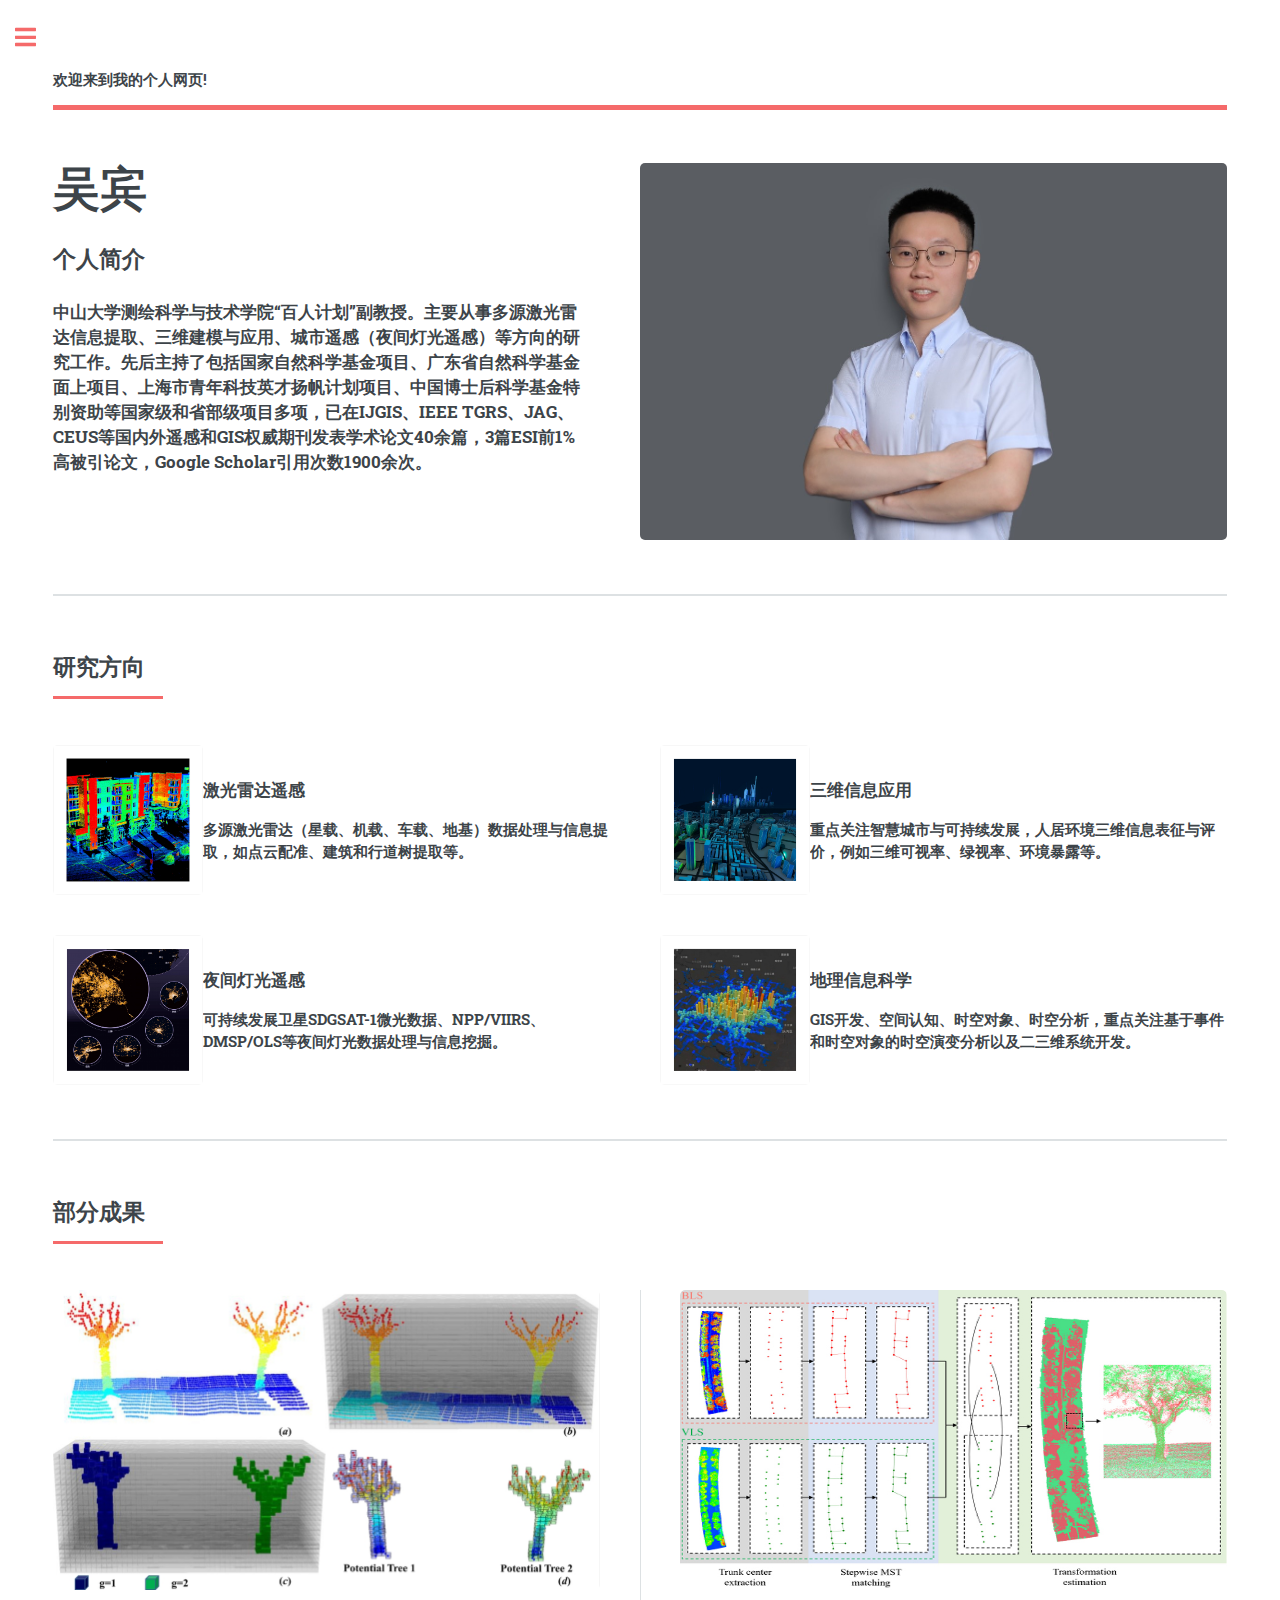
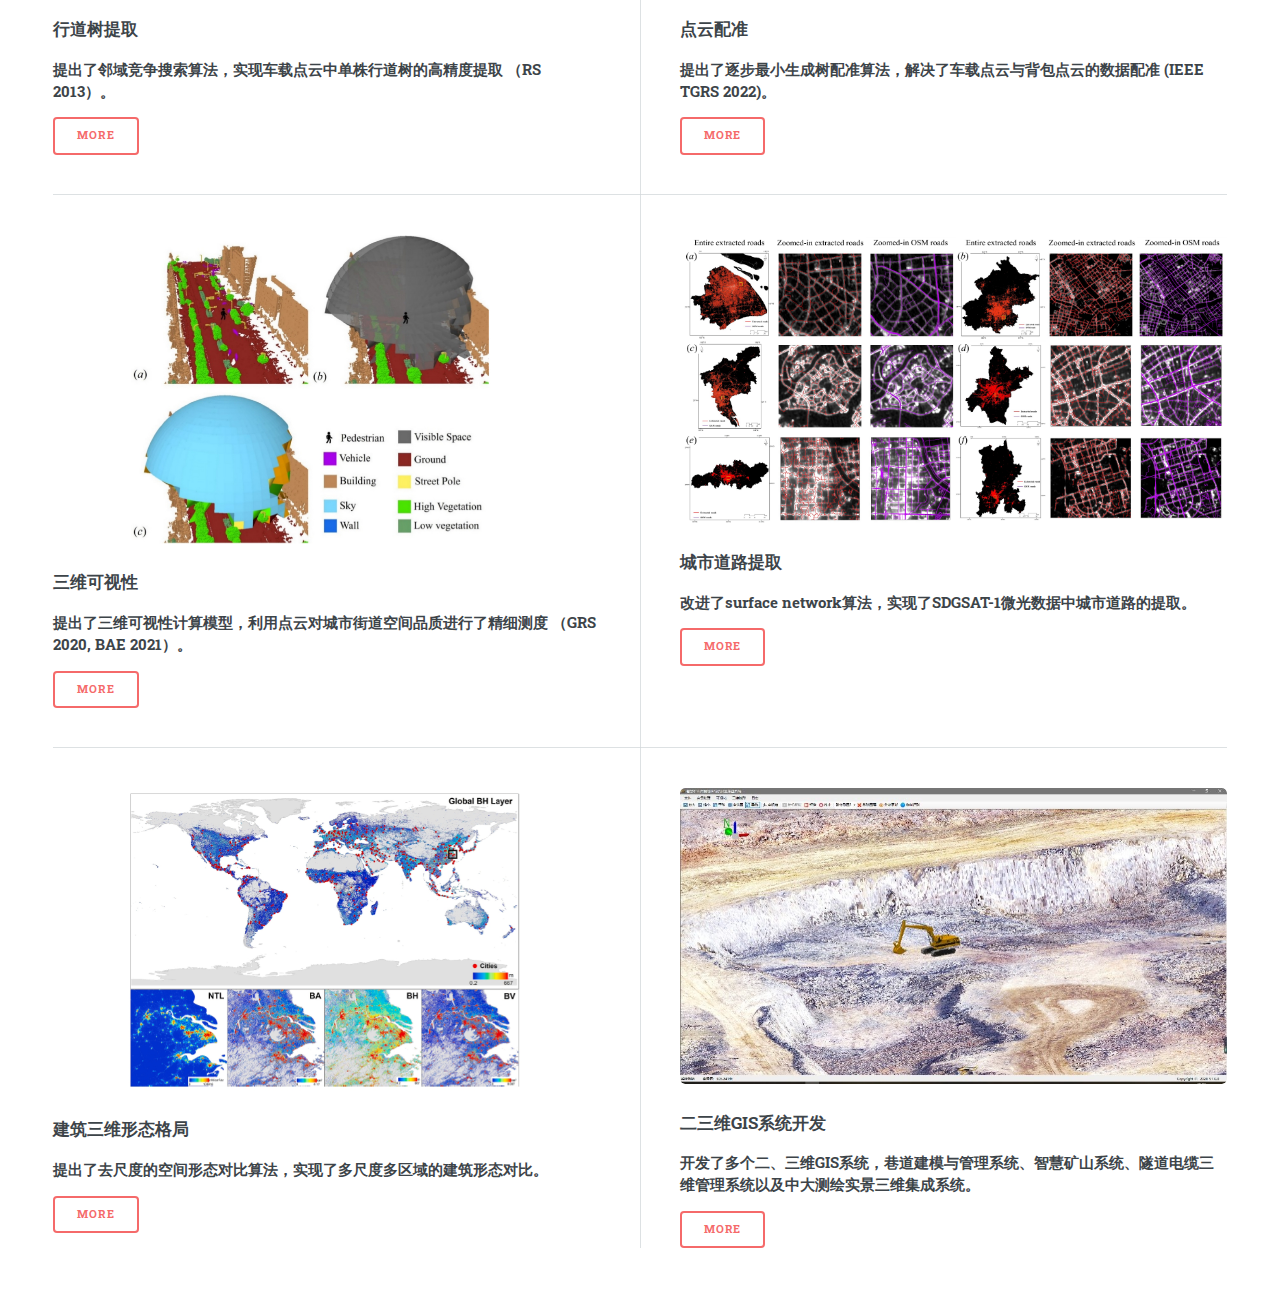
==== commit a7d54b0e: "v1.3" ====
--- a/index.html
+++ b/index.html
@@ -26,7 +26,7 @@
 											<h1>吴宾<br/></h1>
 											<h2>个人简介</h2>
 										</header>
-										<h3>    中山大学测绘科学与技术学院“百人计划”副教授。主要从事多源激光雷达信息提取、三维建模与应用、城市遥感（夜间灯光遥感）等方向的研究工作。先后主持了包括国家自然科学基金项目、广东省自然科学基金面上项目、上海市青年科技英才扬帆计划项目、中国博士后科学基金特别资助等国家级和省部级项目多项，已在IJGIS、IEEE TGRS、JAG、CEUS等国内外遥感和GIS权威期刊发表学术论文40余篇，3篇ESI前1%高被引论文，Google Scholar引用次数1700余次。</h3>
+										<h3>    中山大学测绘科学与技术学院“百人计划”副教授。主要从事多源激光雷达信息提取、三维建模与应用、城市遥感（夜间灯光遥感）等方向的研究工作。先后主持了包括国家自然科学基金项目、广东省自然科学基金面上项目、上海市青年科技英才扬帆计划项目、中国博士后科学基金特别资助等国家级和省部级项目多项，已在IJGIS、IEEE TGRS、JAG、CEUS等国内外遥感和GIS权威期刊发表学术论文40余篇，3篇ESI前1%高被引论文，Google Scholar引用次数1900余次。</h3>
 									</div>
 									<span class="image object">
 										<img src="images/pic_wubin.jpg" alt="" />
@@ -131,7 +131,7 @@
 					</div>
 
 				<!-- Sidebar -->
-					<div id="sidebar">
+					<div id="sidebar" >
 						<div class="inner">
 							<!-- Menu -->
 								<nav id="menu">
@@ -153,15 +153,15 @@
 									<h3>欢迎对我研究方向感兴趣的老师与同学们与我取得联系。</h3>
 									<ul class="contact">
 										<li class="icon solid fa-envelope"><a href="#">wubin65@mail.sysu.edu.cn</a></li>
-										<li class="icon solid fa-phone">暂不公布</li>
+										<!--<li class="icon solid fa-phone">暂不公布</li>-->
 										<li class="icon solid fa-home">广东省珠海市唐家湾中山大学珠海校区瀚林三号E区测绘科学与技术学院</li>
 									</ul>
 								</section>
 
 							<!-- Footer -->
-								<footer id="footer"  class="major">
-									
+								<footer id="footer"  >
 									<p class="copyright">&copy; 2024 Bin Wu. All rights reserved. 点击: <a href="https://sges.sysu.edu.cn/teacher/1186">我的官网</a>. </p>
+									<p><a href="https://www.revolvermaps.com/livestats/5151u90p0q1/"><img src="https://rf.revolvermaps.com/h/m/a/0/ff0000/128/0/5151u90p0q1.png" width="256" height="128" alt="Map" style="border:0;"></a></p>	
 								</footer>
 						</div>
 					</div>
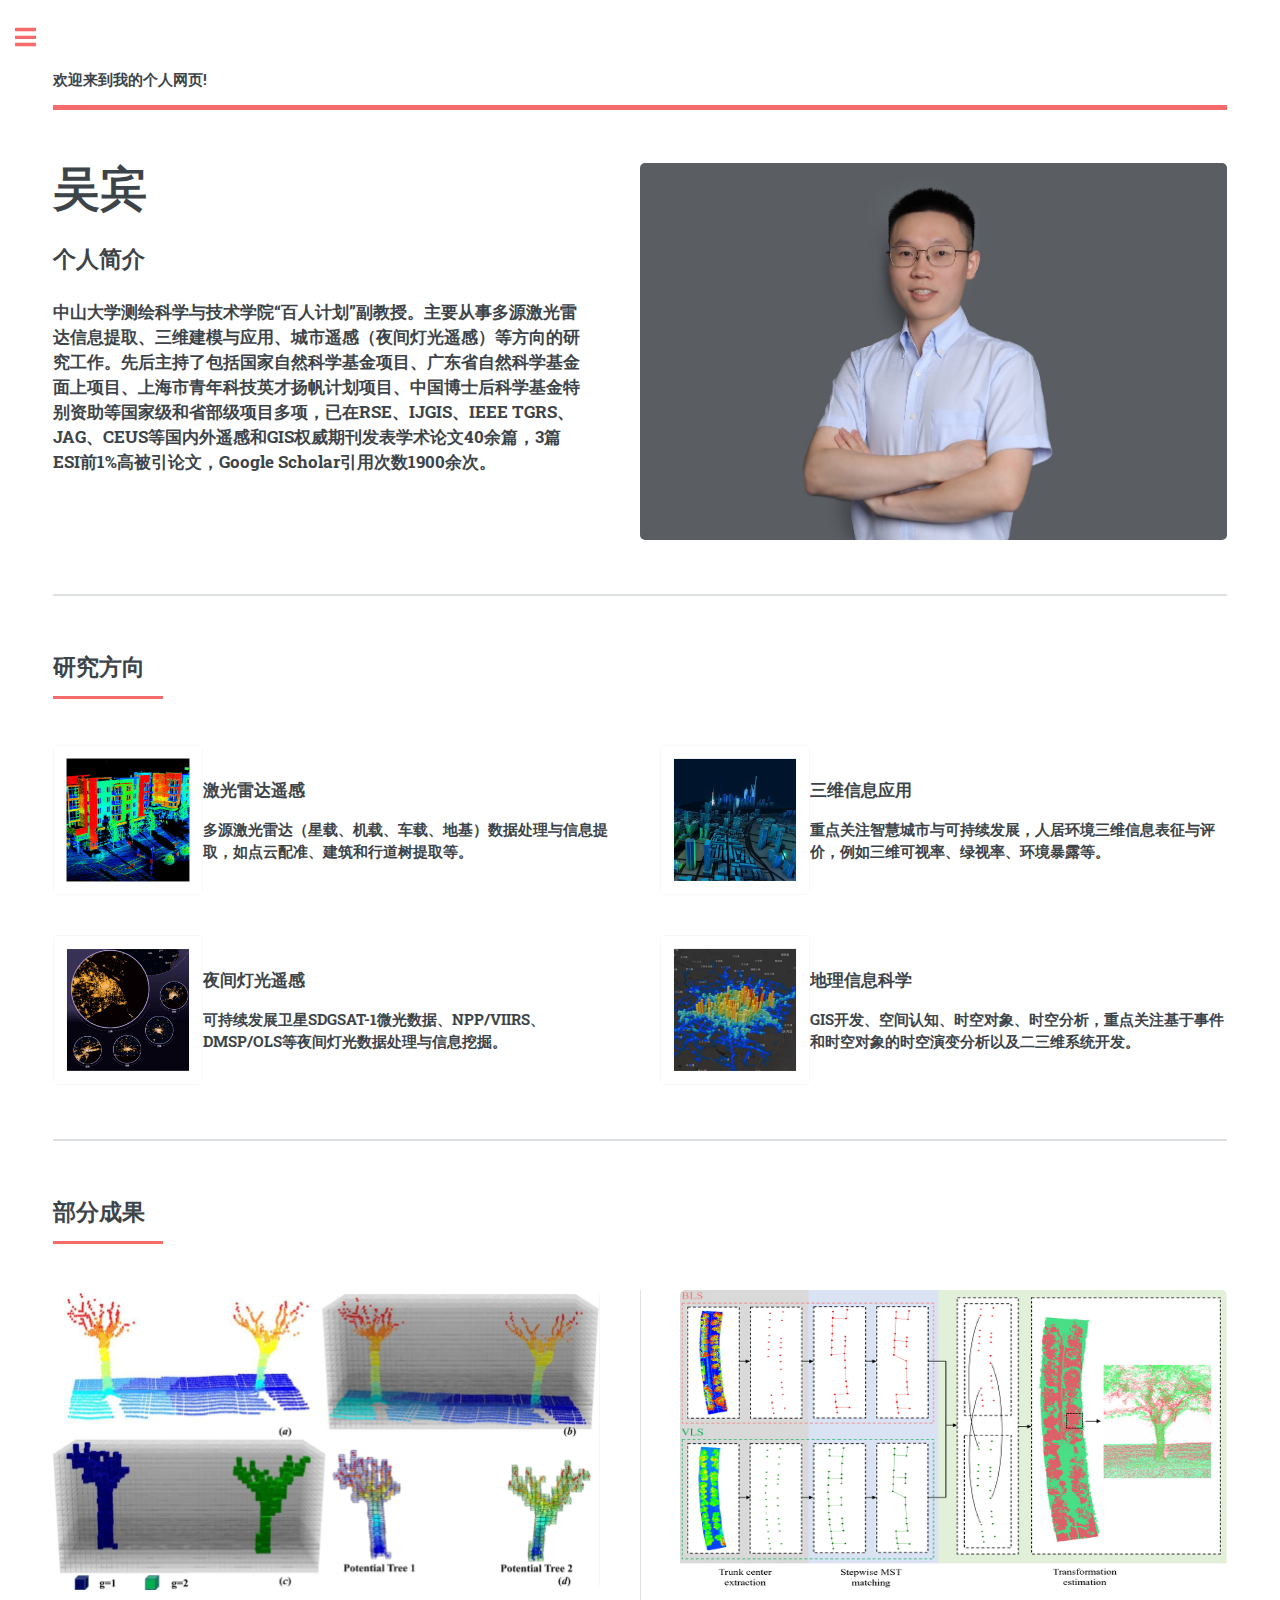
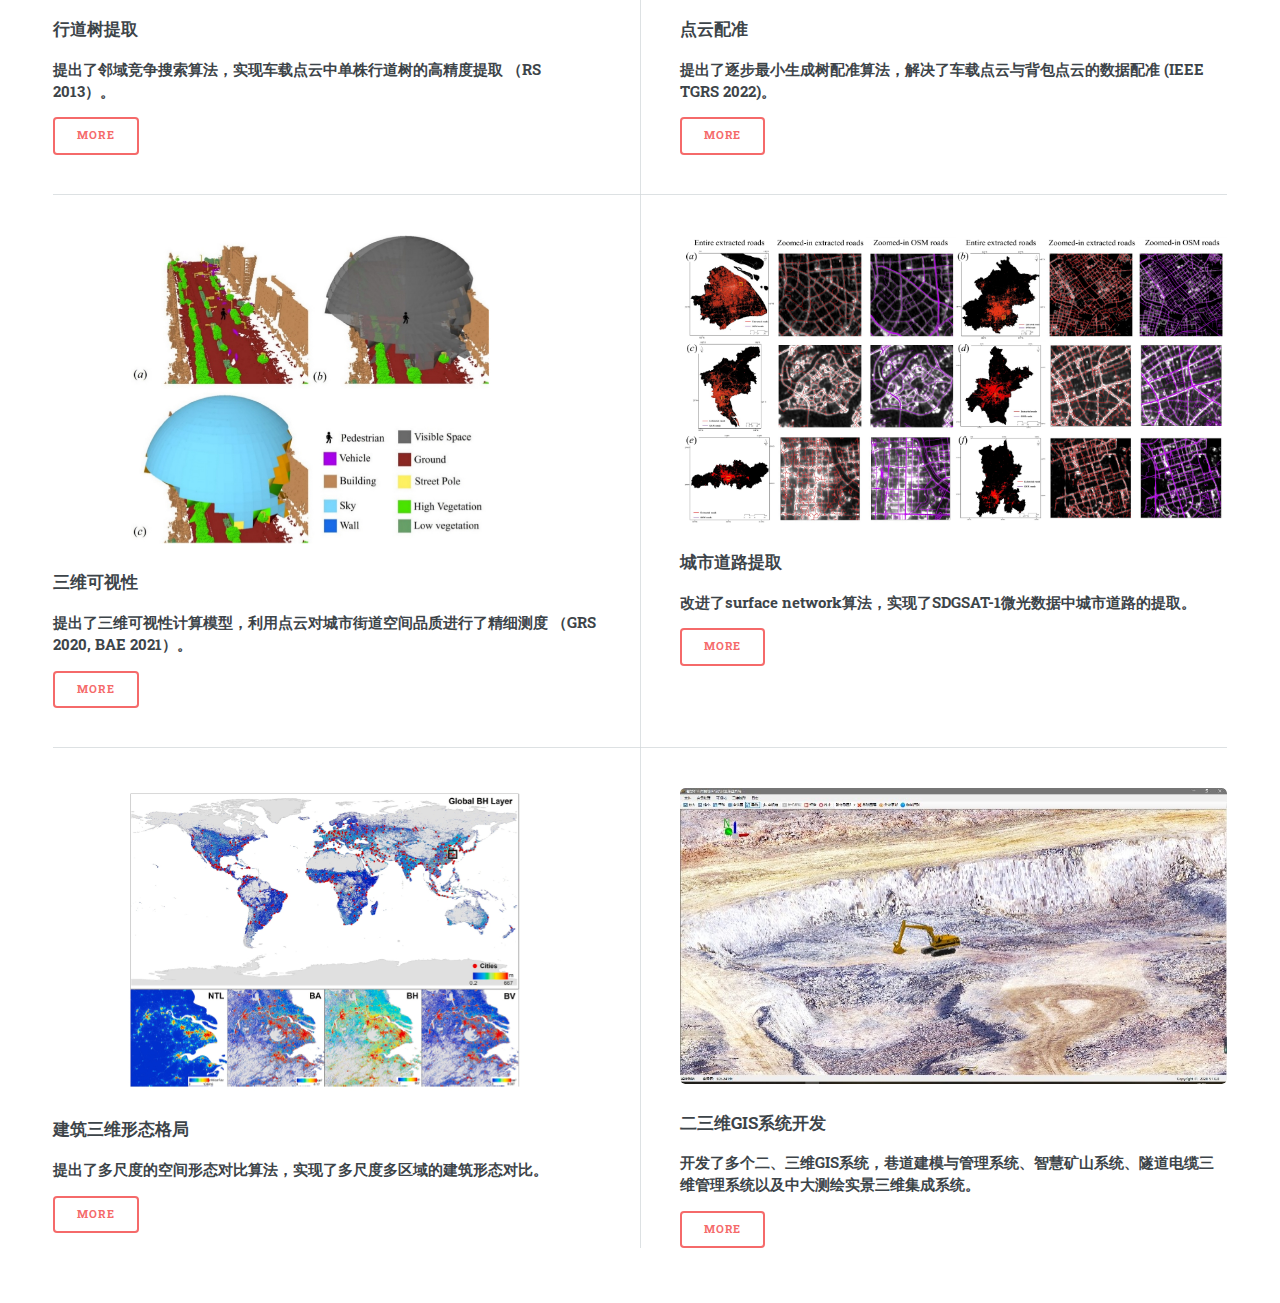
==== commit f41e7fd6: "v1.4.1" ====
--- a/index.html
+++ b/index.html
@@ -4,7 +4,6 @@
 		<title>Dr. Bin Wu @ SYSU</title>
 		<meta charset="utf-8" />
 		<meta name="viewport" content="width=device-width, initial-scale=1, user-scalable=no" />
-		<script defer src="count.js"></script>
 		<link rel="stylesheet" href="assets/css/main.css" />
 	</head>
 	<body class="is-preload">
@@ -26,7 +25,7 @@
 											<h1>吴宾<br/></h1>
 											<h2>个人简介</h2>
 										</header>
-										<h3>    中山大学测绘科学与技术学院“百人计划”副教授。主要从事多源激光雷达信息提取、三维建模与应用、城市遥感（夜间灯光遥感）等方向的研究工作。先后主持了包括国家自然科学基金项目、广东省自然科学基金面上项目、上海市青年科技英才扬帆计划项目、中国博士后科学基金特别资助等国家级和省部级项目多项，已在IJGIS、IEEE TGRS、JAG、CEUS等国内外遥感和GIS权威期刊发表学术论文40余篇，3篇ESI前1%高被引论文，Google Scholar引用次数1900余次。</h3>
+										<h3>    中山大学测绘科学与技术学院“百人计划”副教授。主要从事多源激光雷达信息提取、三维建模与应用、城市遥感（夜间灯光遥感）等方向的研究工作。先后主持了包括国家自然科学基金项目、广东省自然科学基金面上项目、上海市青年科技英才扬帆计划项目、中国博士后科学基金特别资助等国家级和省部级项目多项，已在RSE、IJGIS、IEEE TGRS、JAG、CEUS等国内外遥感和GIS权威期刊发表学术论文40余篇，3篇ESI前1%高被引论文，Google Scholar引用次数1900余次。</h3>
 									</div>
 									<span class="image object">
 										<img src="images/pic_wubin.jpg" alt="" />
@@ -111,7 +110,7 @@
 										<article>
 											<a href="#" class="image"><img src="images/paper05.jpg" alt="" /></a>
 											<h3>建筑三维形态格局</h3>
-											<h4>提出了去尺度的空间形态对比算法，实现了多尺度多区域的建筑形态对比。</h4>
+											<h4>提出了多尺度的空间形态对比算法，实现了多尺度多区域的建筑形态对比。</h4>
 											<ul class="actions">
 												<li><a href="https://doi.org/10.1016/j.jag.2023.103495" class="button">More</a></li>
 											</ul>
@@ -140,8 +139,8 @@
 									</header>
 									<ul>
 										<h2><a href="index.html">个人主页</a></h2>
-										<h2><a href="generic.html">学术论文</a></h2>
-										<h2><a href="elements.html">教学服务</a></h2>
+										<h2><a href="publications.html">学术论文</a></h2>
+										<h2><a href="teaching.html">教学服务</a></h2>
 									</ul>
 								</nav>
 
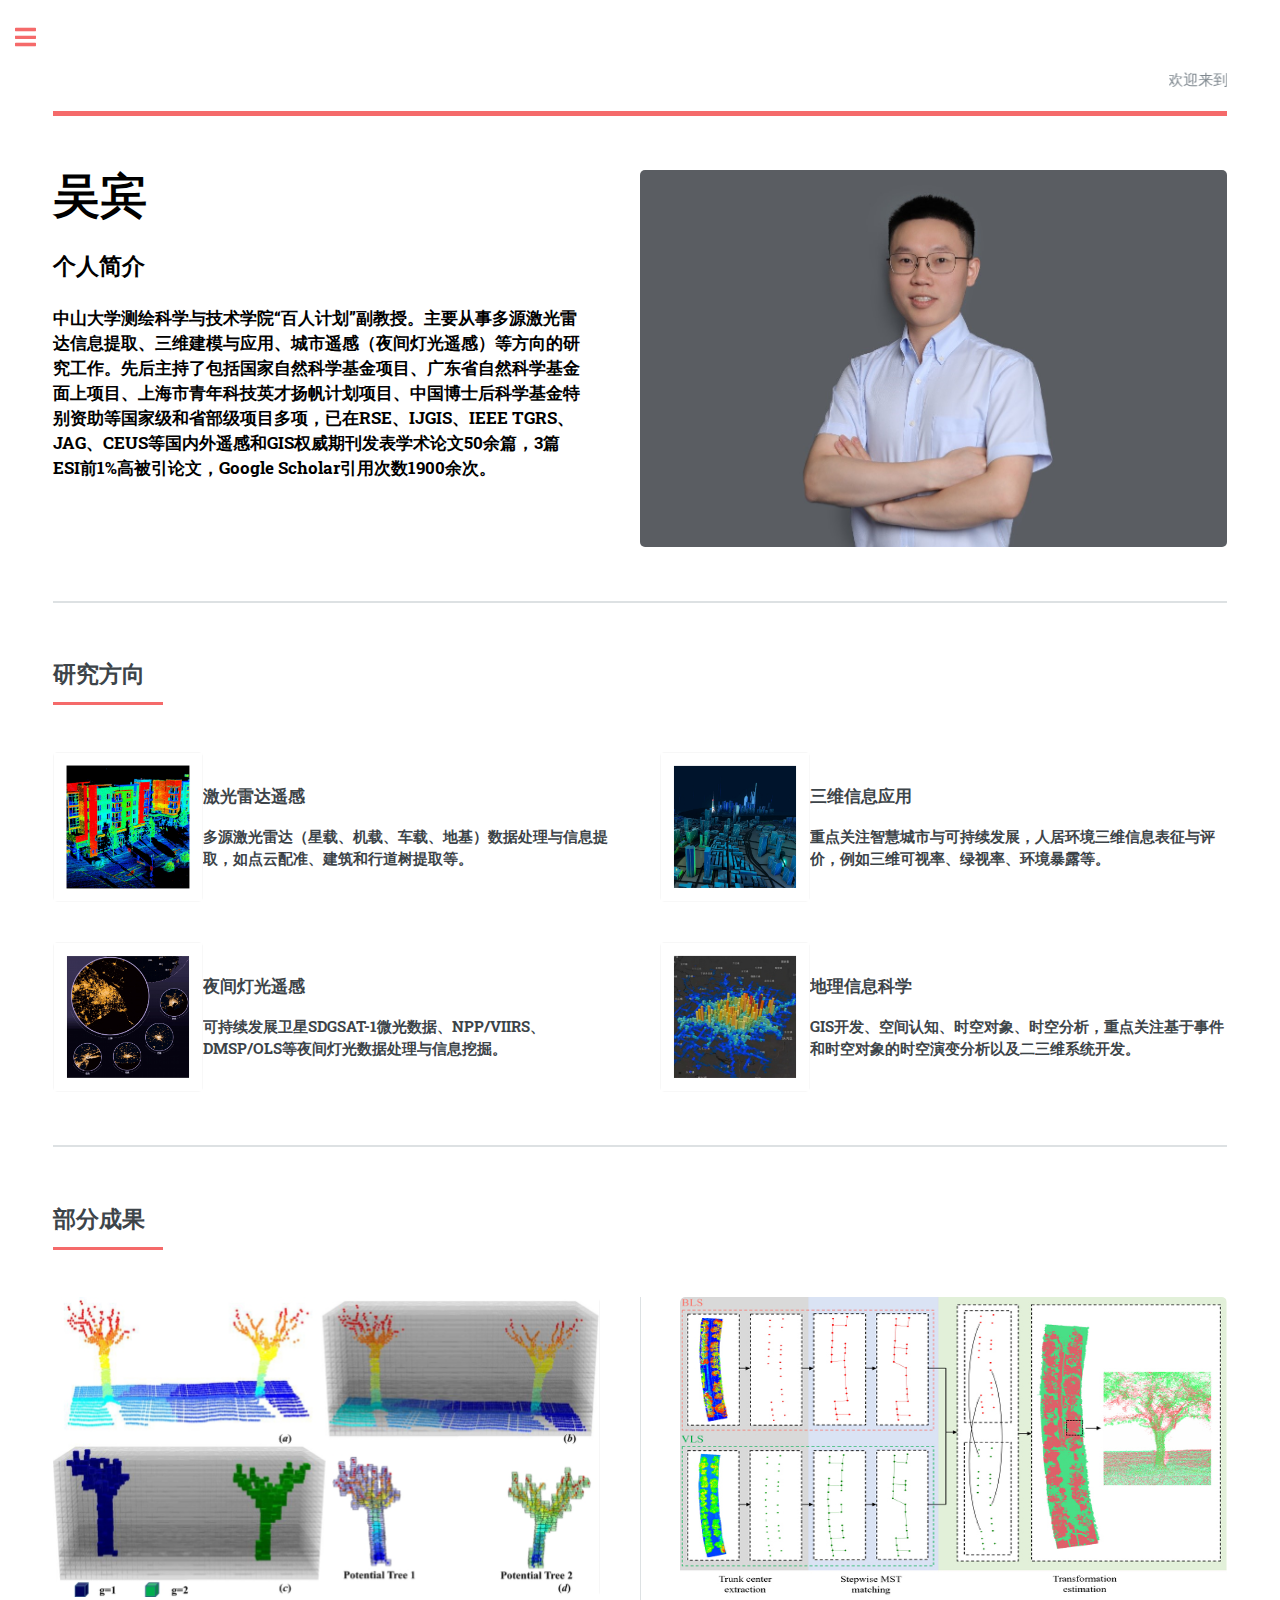
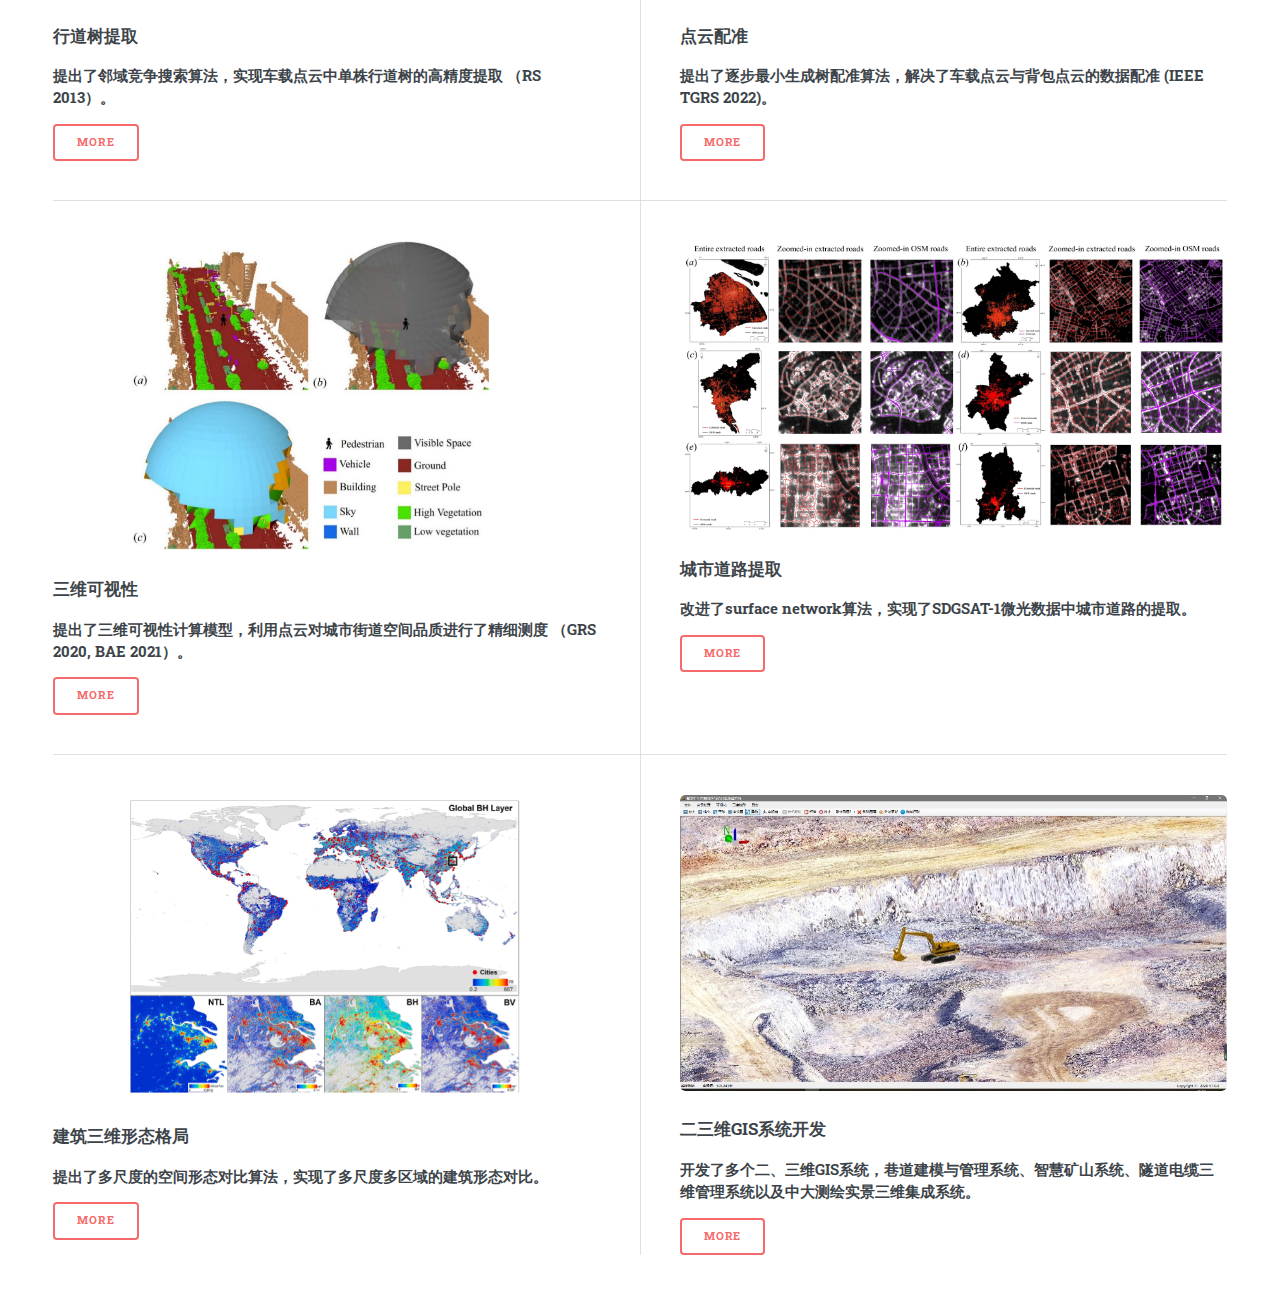
==== commit 0523f819: "v1.4.3" ====
--- a/index.html
+++ b/index.html
@@ -6,6 +6,7 @@
 		<meta name="viewport" content="width=device-width, initial-scale=1, user-scalable=no" />
 		<link rel="stylesheet" href="assets/css/main.css" />
 	</head>
+
 	<body class="is-preload">
 		<!-- Wrapper -->
 			<div id="wrapper">
@@ -15,17 +16,17 @@
 
 							<!-- Header -->
 								<header id="header">
-									<a href="index.html" class="logo"><strong>欢迎来到我的个人网页!</strong></a>
+									<a href="index.html" class="logo"> <marquee behavior="scroll" direction="left">欢迎来到我的个人网页!</marquee></a>
 								</header>
 
 							<!-- Banner -->
 								<section id="banner">
 									<div class="content">
 										<header>
-											<h1>吴宾<br/></h1>
-											<h2>个人简介</h2>
+											<h1 style="color: black;">吴宾<br/></h1>
+											<h2 style="color: black;">个人简介</h2>
 										</header>
-										<h3>    中山大学测绘科学与技术学院“百人计划”副教授。主要从事多源激光雷达信息提取、三维建模与应用、城市遥感（夜间灯光遥感）等方向的研究工作。先后主持了包括国家自然科学基金项目、广东省自然科学基金面上项目、上海市青年科技英才扬帆计划项目、中国博士后科学基金特别资助等国家级和省部级项目多项，已在RSE、IJGIS、IEEE TGRS、JAG、CEUS等国内外遥感和GIS权威期刊发表学术论文40余篇，3篇ESI前1%高被引论文，Google Scholar引用次数1900余次。</h3>
+										<h3 style="color: black;">    中山大学测绘科学与技术学院“百人计划”副教授。主要从事多源激光雷达信息提取、三维建模与应用、城市遥感（夜间灯光遥感）等方向的研究工作。先后主持了包括国家自然科学基金项目、广东省自然科学基金面上项目、上海市青年科技英才扬帆计划项目、中国博士后科学基金特别资助等国家级和省部级项目多项，已在RSE、IJGIS、IEEE TGRS、JAG、CEUS等国内外遥感和GIS权威期刊发表学术论文50余篇，3篇ESI前1%高被引论文，Google Scholar引用次数1900余次。</h3>
 									</div>
 									<span class="image object">
 										<img src="images/pic_wubin.jpg" alt="" />
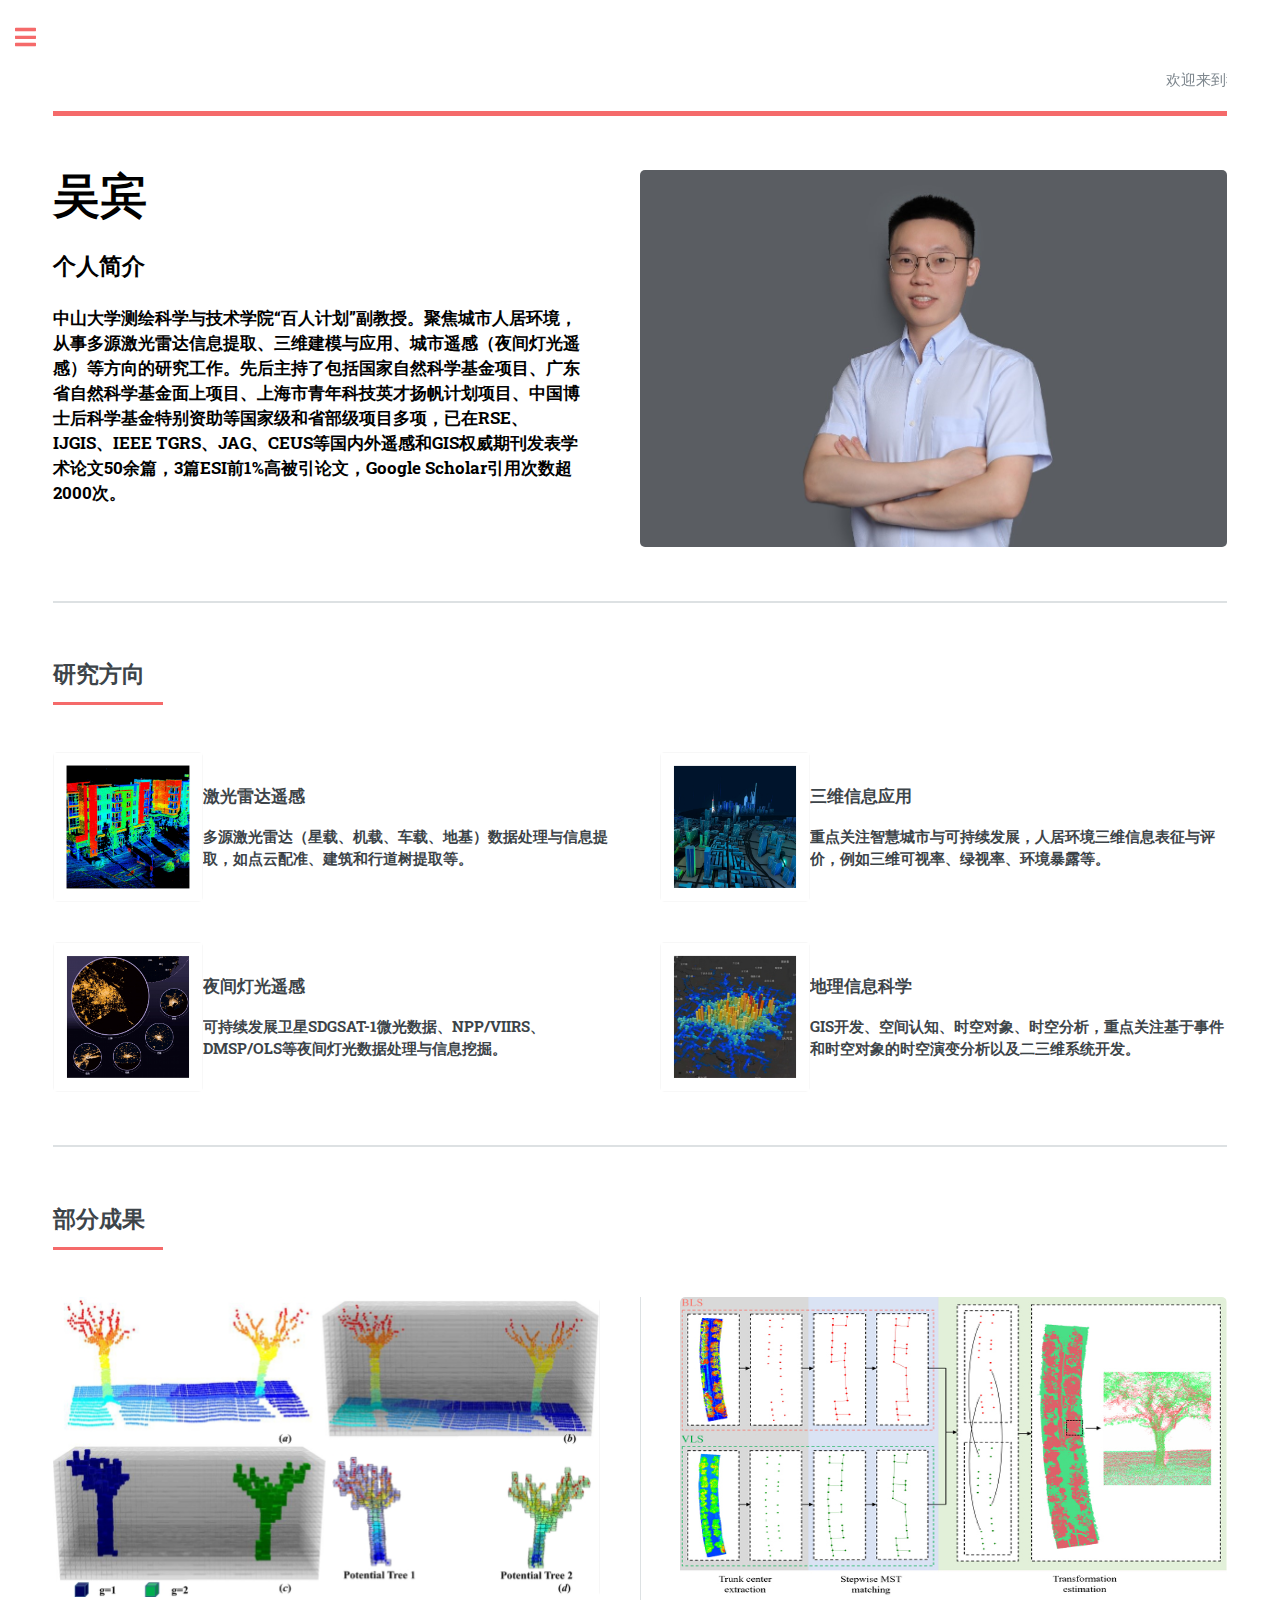
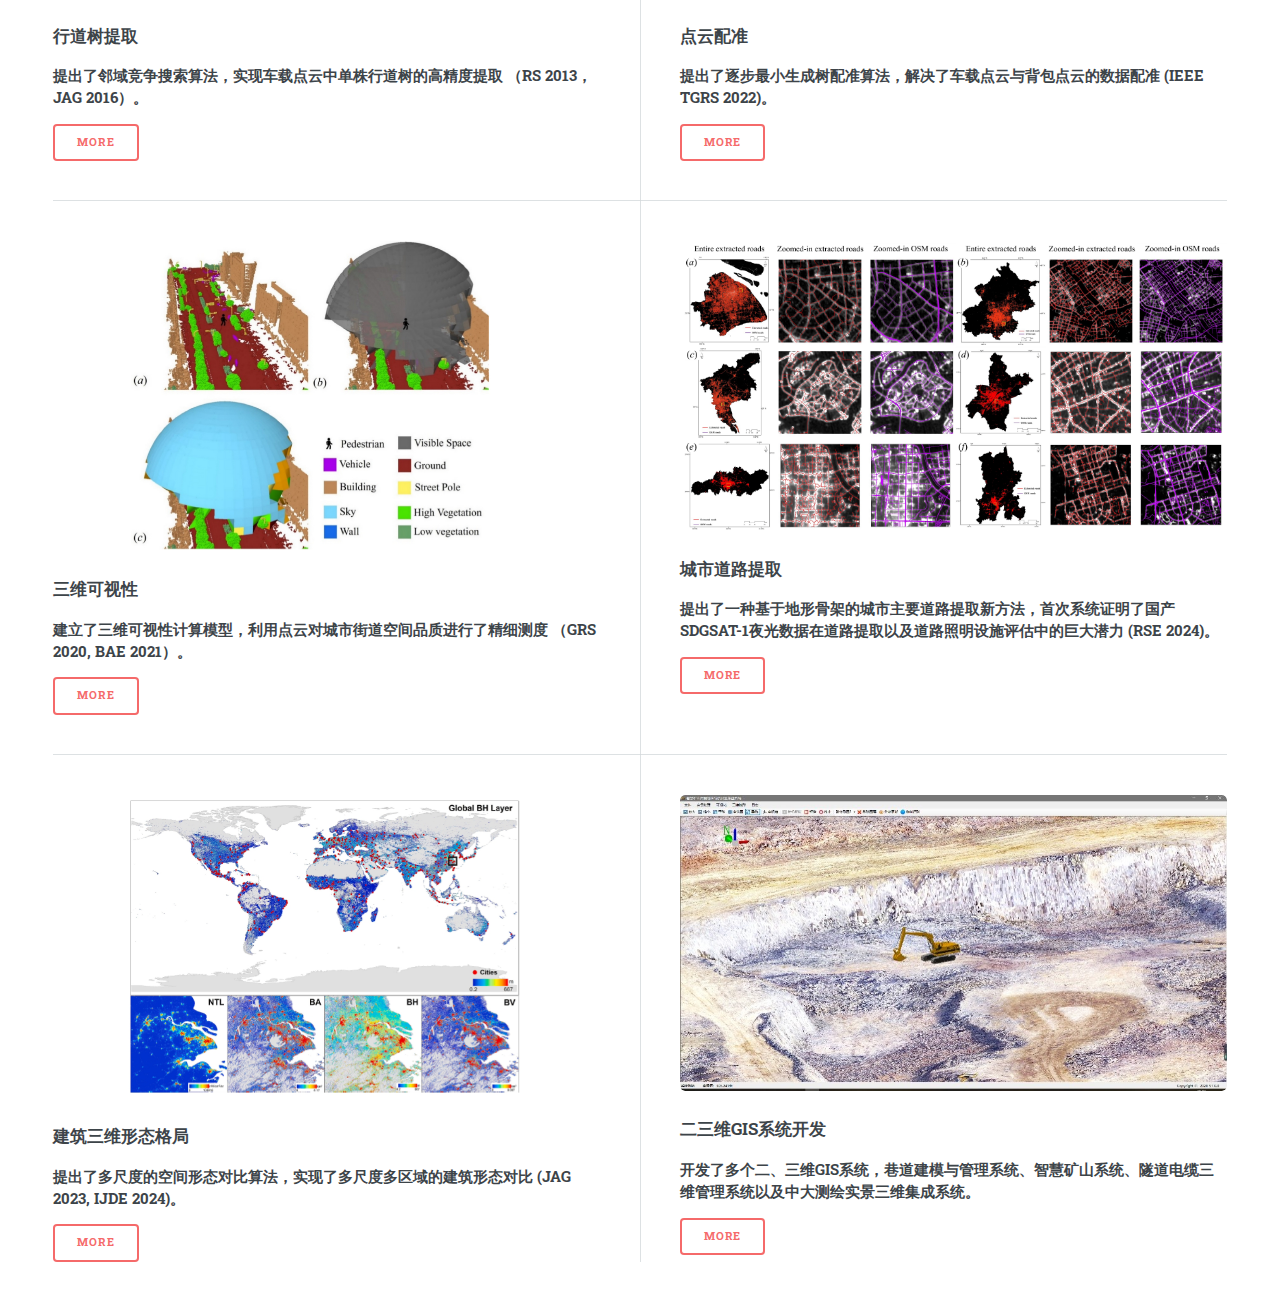
==== commit ebd0ce6c: "V2.0" ====
--- a/index.html
+++ b/index.html
@@ -26,7 +26,7 @@
 											<h1 style="color: black;">吴宾<br/></h1>
 											<h2 style="color: black;">个人简介</h2>
 										</header>
-										<h3 style="color: black;">    中山大学测绘科学与技术学院“百人计划”副教授。主要从事多源激光雷达信息提取、三维建模与应用、城市遥感（夜间灯光遥感）等方向的研究工作。先后主持了包括国家自然科学基金项目、广东省自然科学基金面上项目、上海市青年科技英才扬帆计划项目、中国博士后科学基金特别资助等国家级和省部级项目多项，已在RSE、IJGIS、IEEE TGRS、JAG、CEUS等国内外遥感和GIS权威期刊发表学术论文50余篇，3篇ESI前1%高被引论文，Google Scholar引用次数1900余次。</h3>
+										<h3 style="color: black;">    中山大学测绘科学与技术学院“百人计划”副教授。聚焦城市人居环境，从事多源激光雷达信息提取、三维建模与应用、城市遥感（夜间灯光遥感）等方向的研究工作。先后主持了包括国家自然科学基金项目、广东省自然科学基金面上项目、上海市青年科技英才扬帆计划项目、中国博士后科学基金特别资助等国家级和省部级项目多项，已在RSE、IJGIS、IEEE TGRS、JAG、CEUS等国内外遥感和GIS权威期刊发表学术论文50余篇，3篇ESI前1%高被引论文，Google Scholar引用次数超2000次。</h3>
 									</div>
 									<span class="image object">
 										<img src="images/pic_wubin.jpg" alt="" />
@@ -79,7 +79,7 @@
 										<article>
 											<a href="#" class="image"><img src="images/paper01.jpg" height="300" width="600" /></a>
 											<h3>行道树提取</h3>
-											<h4>提出了邻域竞争搜索算法，实现车载点云中单株行道树的高精度提取 （RS 2013）。</h4>
+											<h4>提出了邻域竞争搜索算法，实现车载点云中单株行道树的高精度提取 （RS 2013， JAG 2016）。</h4>
 											<ul class="actions">
 												<li><a href="https://www.mdpi.com/2072-4292/5/2/584" class="button">More</a></li>
 											</ul>
@@ -95,7 +95,7 @@
 										<article>
 											<a href="#" class="image"><img src="images/paper03.jpg" alt="" /></a>
 											<h3>三维可视性</h3>
-											<h4>提出了三维可视性计算模型，利用点云对城市街道空间品质进行了精细测度 （GRS 2020, BAE 2021）。</h4>
+											<h4>建立了三维可视性计算模型，利用点云对城市街道空间品质进行了精细测度 （GRS 2020, BAE 2021）。</h4>
 											<ul class="actions">
 												<li><a href="https://doi.org/10.1016/j.buildenv.2021.108323" class="button">More</a></li>
 											</ul>
@@ -103,15 +103,15 @@
 										<article>
 											<a href="#" class="image"><img src="images/paper04.jpg" alt="" /></a>
 											<h3>城市道路提取</h3>
-											<h4>改进了surface network算法，实现了SDGSAT-1微光数据中城市道路的提取。</h4>
+											<h4>提出了一种基于地形骨架的城市主要道路提取新方法，首次系统证明了国产SDGSAT-1夜光数据在道路提取以及道路照明设施评估中的巨大潜力 (RSE 2024)。</h4>
 											<ul class="actions">
-												<li><a href="#" class="button">More</a></li>
+												<li><a href="https://doi.org/10.1016/j.rse.2024.114448" class="button">More</a></li>
 											</ul>
 										</article>
 										<article>
 											<a href="#" class="image"><img src="images/paper05.jpg" alt="" /></a>
 											<h3>建筑三维形态格局</h3>
-											<h4>提出了多尺度的空间形态对比算法，实现了多尺度多区域的建筑形态对比。</h4>
+											<h4>提出了多尺度的空间形态对比算法，实现了多尺度多区域的建筑形态对比 (JAG 2023, IJDE 2024)。</h4>
 											<ul class="actions">
 												<li><a href="https://doi.org/10.1016/j.jag.2023.103495" class="button">More</a></li>
 											</ul>
@@ -131,7 +131,7 @@
 					</div>
 
 				<!-- Sidebar -->
-					<div id="sidebar" >
+					<div id="sidebar" style="background-color: white;" >
 						<div class="inner">
 							<!-- Menu -->
 								<nav id="menu">
@@ -161,7 +161,7 @@
 							<!-- Footer -->
 								<footer id="footer"  >
 									<p class="copyright">&copy; 2024 Bin Wu. All rights reserved. 点击: <a href="https://sges.sysu.edu.cn/teacher/1186">我的官网</a>. </p>
-									<p><a href="https://www.revolvermaps.com/livestats/5151u90p0q1/"><img src="https://rf.revolvermaps.com/h/m/a/0/ff0000/128/0/5151u90p0q1.png" width="256" height="128" alt="Map" style="border:0;"></a></p>	
+									<!-- <p><a href="https://www.revolvermaps.com/livestats/5151u90p0q1/"><img src="https://rf.revolvermaps.com/h/m/a/0/ff0000/128/0/5151u90p0q1.png" width="256" height="128" alt="Map" style="border:0;"></a></p>	-->
 								</footer>
 						</div>
 					</div>
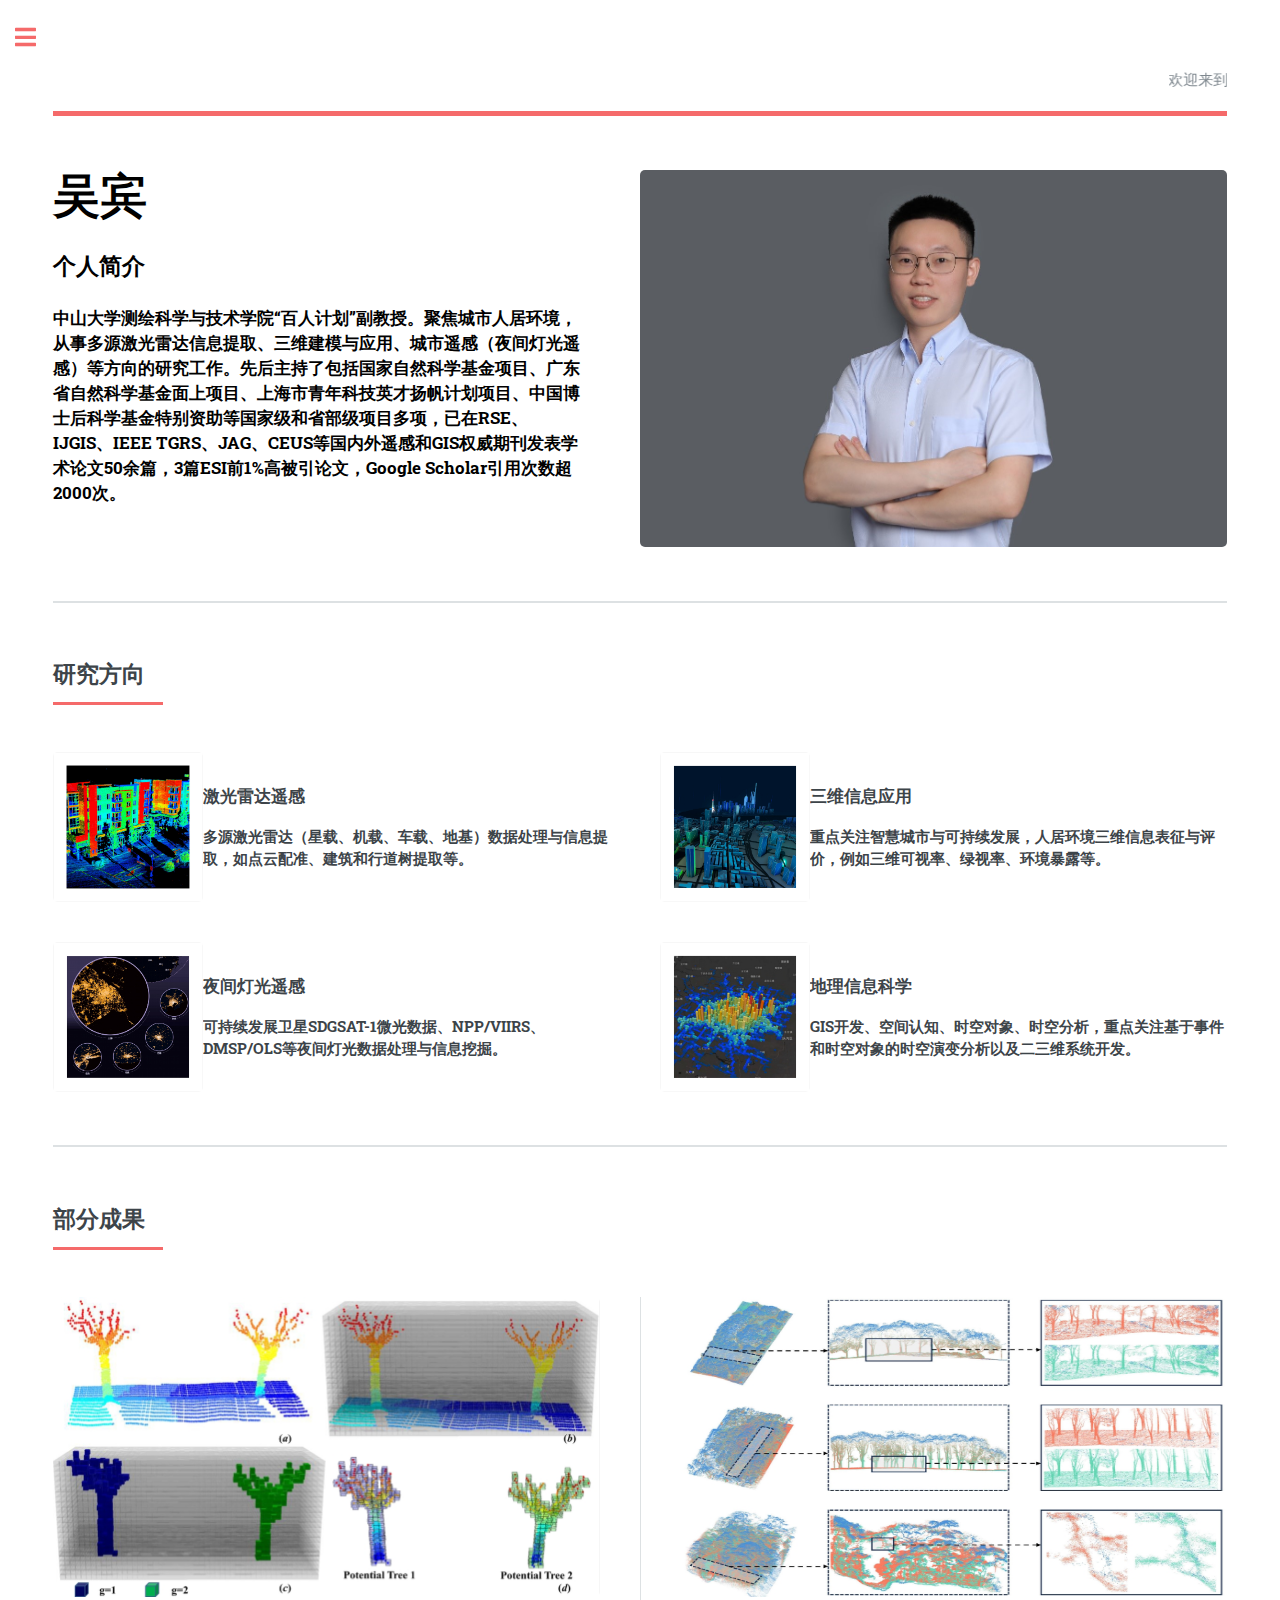
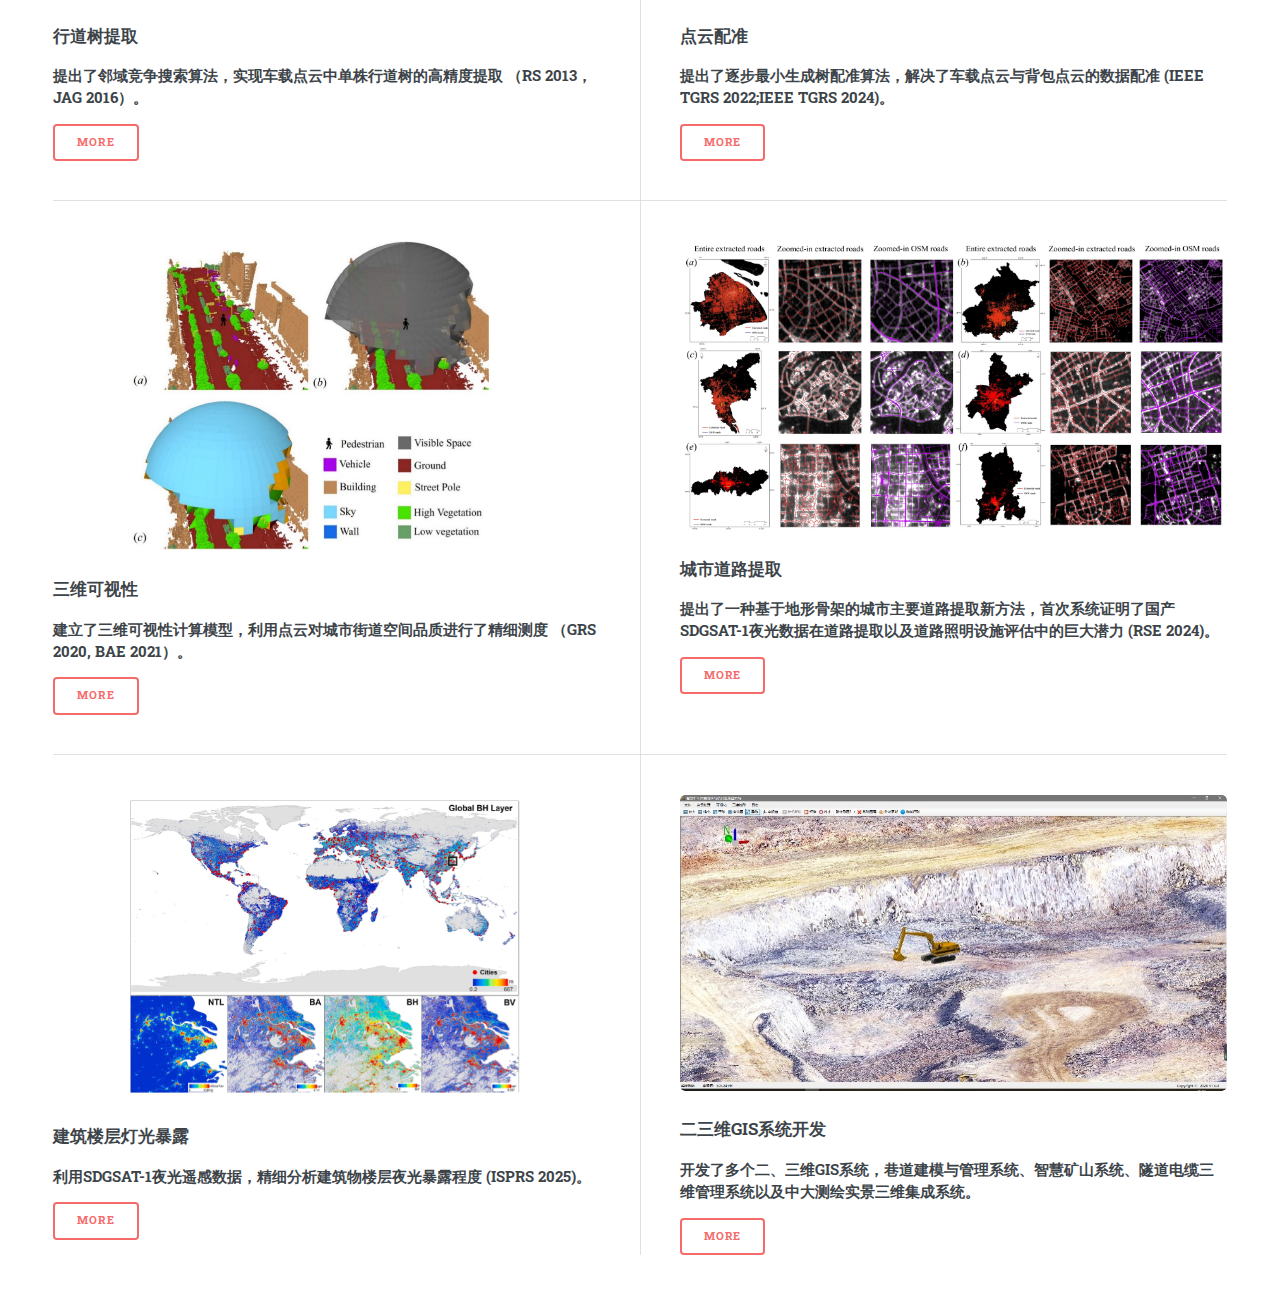
==== commit 32c96bcb: "v2025.03.27" ====
--- a/index.html
+++ b/index.html
@@ -87,7 +87,7 @@
 										<article>
 											<a href="#" class="image"><img src="images/paper02.jpg" height="300"  width="600" /></a>
 											<h3>点云配准</h3>
-											<h4>提出了逐步最小生成树配准算法，解决了车载点云与背包点云的数据配准 (IEEE TGRS 2022)。</h4>
+											<h4>提出了逐步最小生成树配准算法，解决了车载点云与背包点云的数据配准 (IEEE TGRS 2022;IEEE TGRS 2024)。</h4>
 											<ul class="actions">
 												<li><a href="https://ieeexplore.ieee.org/document/9970752" class="button">More</a></li>
 											</ul>
@@ -110,10 +110,10 @@
 										</article>
 										<article>
 											<a href="#" class="image"><img src="images/paper05.jpg" alt="" /></a>
-											<h3>建筑三维形态格局</h3>
-											<h4>提出了多尺度的空间形态对比算法，实现了多尺度多区域的建筑形态对比 (JAG 2023, IJDE 2024)。</h4>
+											<h3>建筑楼层灯光暴露</h3>
+											<h4>利用SDGSAT-1夜光遥感数据，精细分析建筑物楼层夜光暴露程度 (ISPRS 2025)。</h4>
 											<ul class="actions">
-												<li><a href="https://doi.org/10.1016/j.jag.2023.103495" class="button">More</a></li>
+												<li><a href="https://www.sciencedirect.com/science/article/pii/S0924271625001169" class="button">More</a></li>
 											</ul>
 										</article>
 										<article>
@@ -161,7 +161,7 @@
 							<!-- Footer -->
 								<footer id="footer"  >
 									<p class="copyright">&copy; 2024 Bin Wu. All rights reserved. 点击: <a href="https://sges.sysu.edu.cn/teacher/1186">我的官网</a>. </p>
-									<!-- <p><a href="https://www.revolvermaps.com/livestats/5151u90p0q1/"><img src="https://rf.revolvermaps.com/h/m/a/0/ff0000/128/0/5151u90p0q1.png" width="256" height="128" alt="Map" style="border:0;"></a></p>	-->
+									
 								</footer>
 						</div>
 					</div>
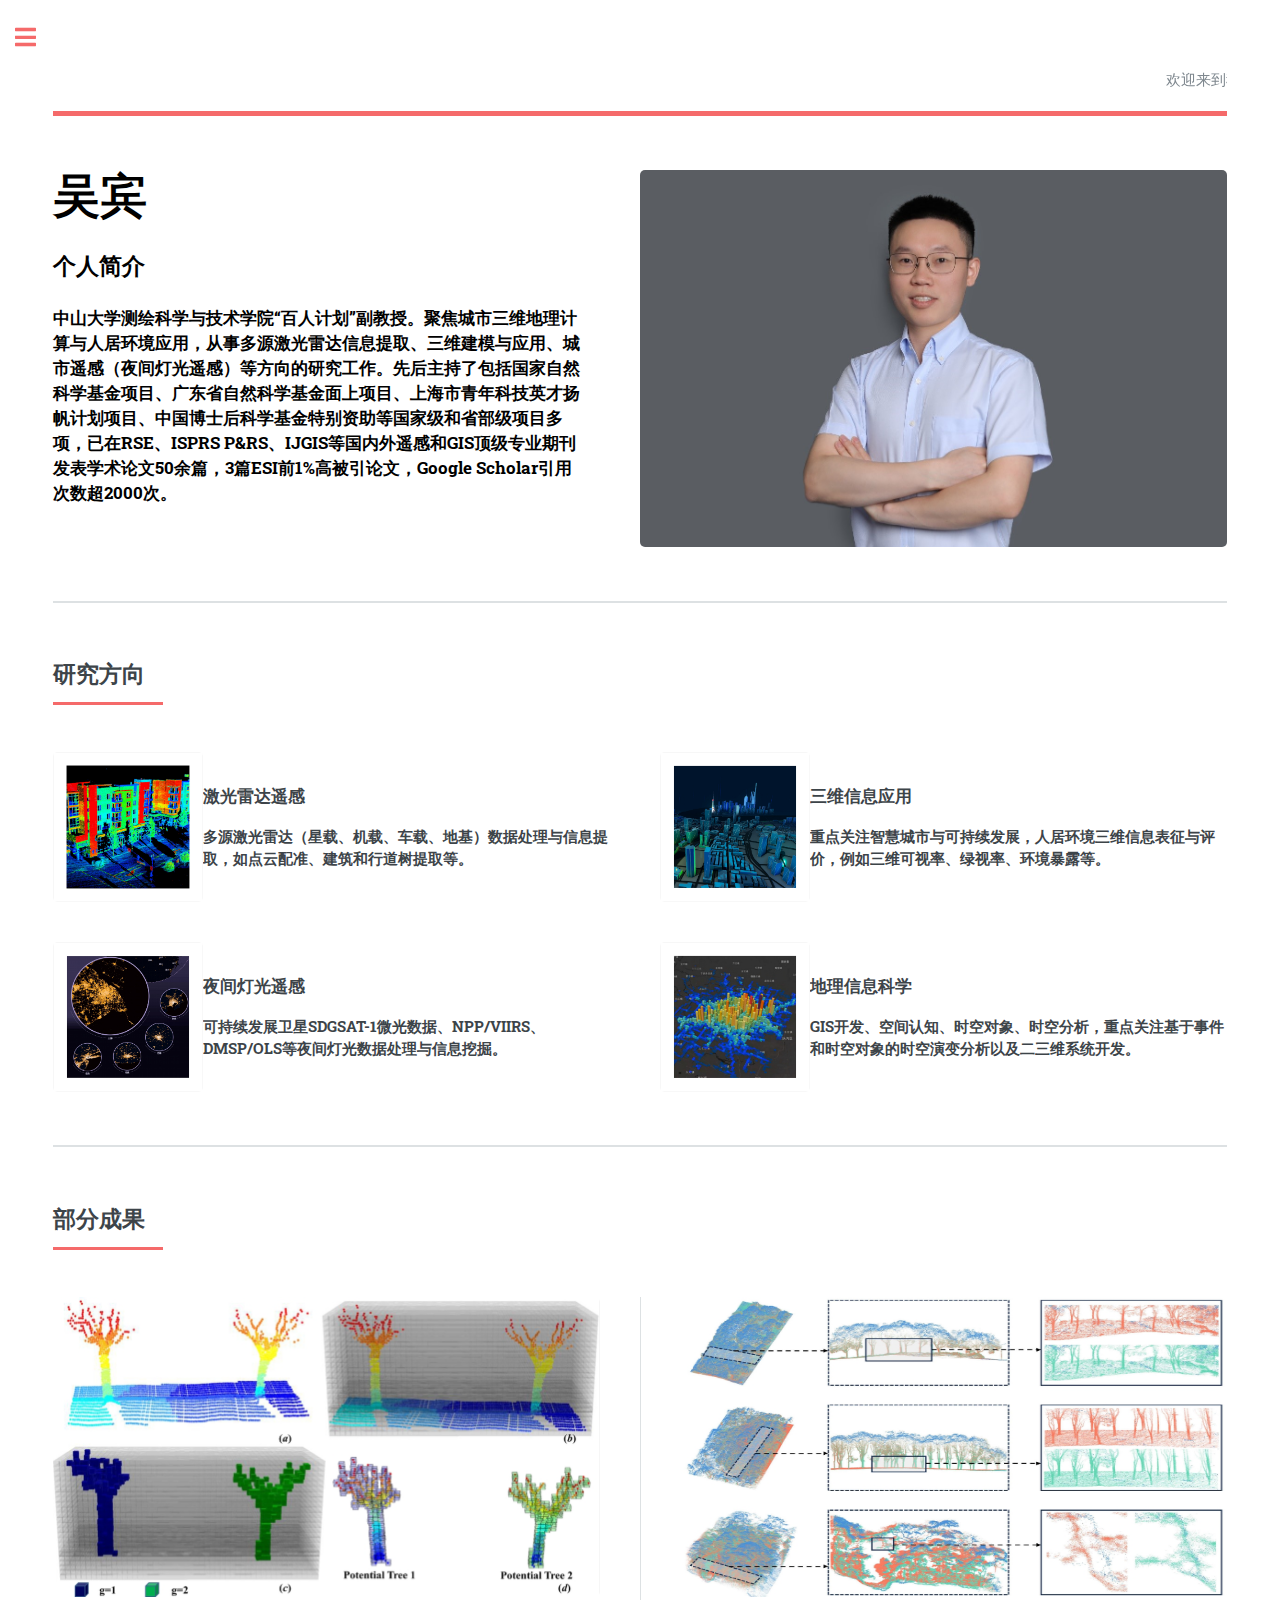
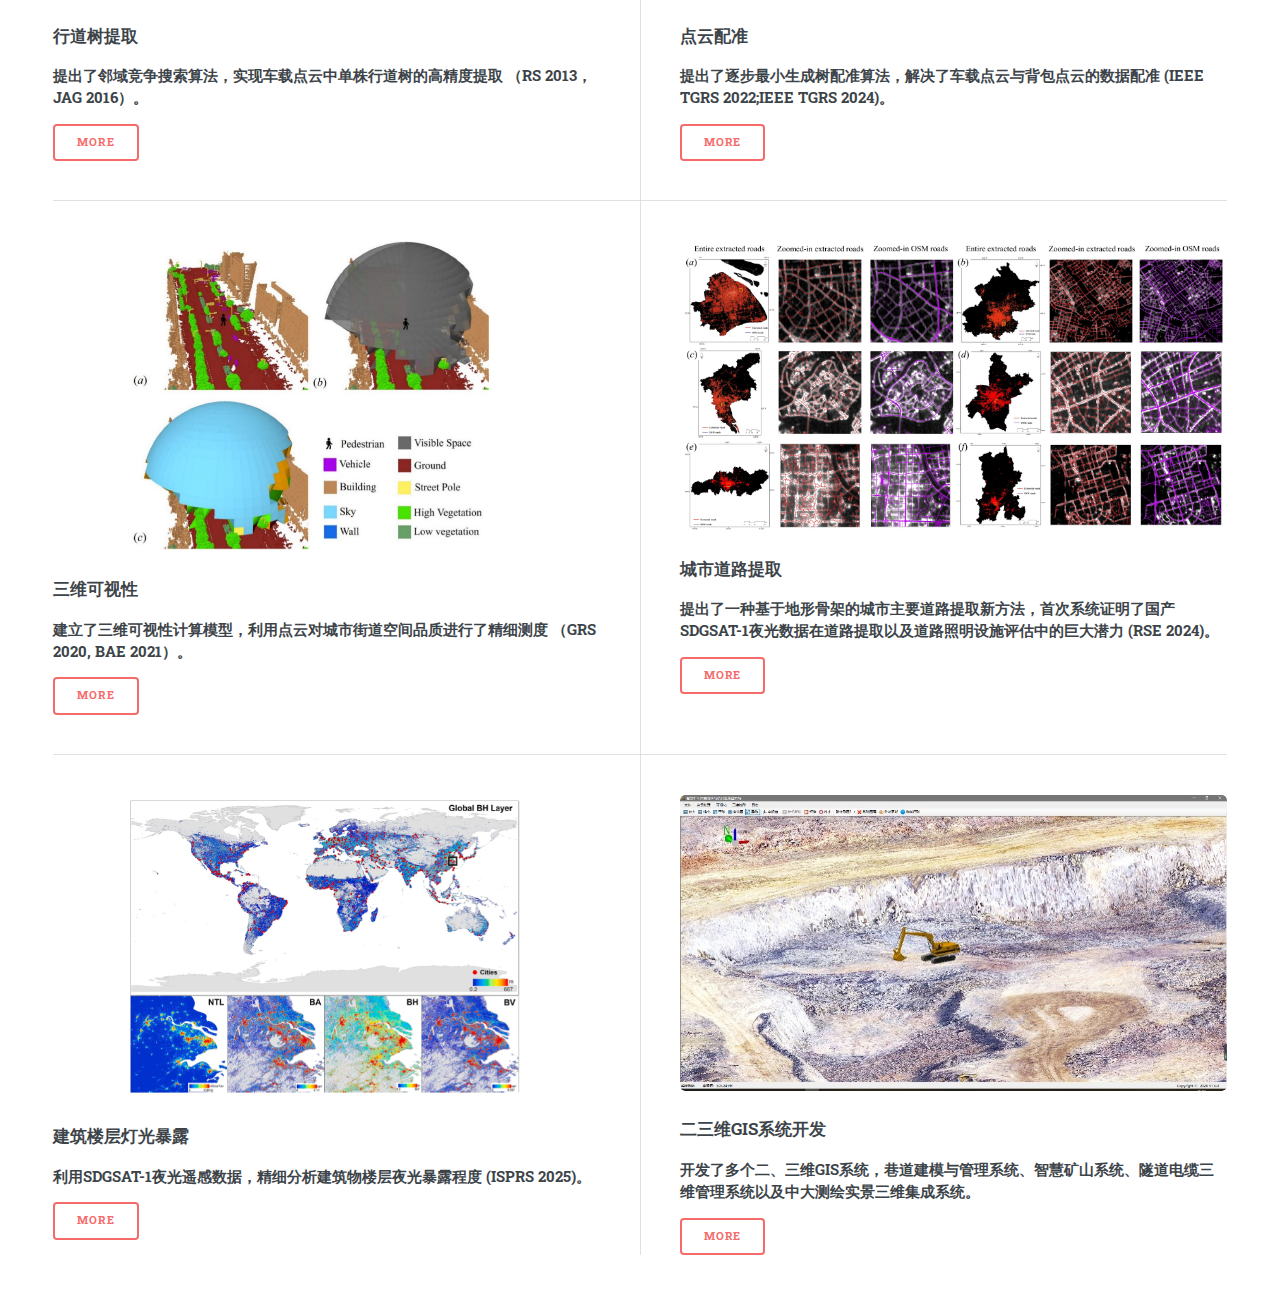
==== commit 739d585c: "v2025.03.27v1" ====
--- a/index.html
+++ b/index.html
@@ -26,7 +26,7 @@
 											<h1 style="color: black;">吴宾<br/></h1>
 											<h2 style="color: black;">个人简介</h2>
 										</header>
-										<h3 style="color: black;">    中山大学测绘科学与技术学院“百人计划”副教授。聚焦城市人居环境，从事多源激光雷达信息提取、三维建模与应用、城市遥感（夜间灯光遥感）等方向的研究工作。先后主持了包括国家自然科学基金项目、广东省自然科学基金面上项目、上海市青年科技英才扬帆计划项目、中国博士后科学基金特别资助等国家级和省部级项目多项，已在RSE、IJGIS、IEEE TGRS、JAG、CEUS等国内外遥感和GIS权威期刊发表学术论文50余篇，3篇ESI前1%高被引论文，Google Scholar引用次数超2000次。</h3>
+										<h3 style="color: black;">    中山大学测绘科学与技术学院“百人计划”副教授。聚焦城市三维地理计算与人居环境应用，从事多源激光雷达信息提取、三维建模与应用、城市遥感（夜间灯光遥感）等方向的研究工作。先后主持了包括国家自然科学基金项目、广东省自然科学基金面上项目、上海市青年科技英才扬帆计划项目、中国博士后科学基金特别资助等国家级和省部级项目多项，已在RSE、ISPRS P&RS、IJGIS等国内外遥感和GIS顶级专业期刊发表学术论文50余篇，3篇ESI前1%高被引论文，Google Scholar引用次数超2000次。</h3>
 									</div>
 									<span class="image object">
 										<img src="images/pic_wubin.jpg" alt="" />
